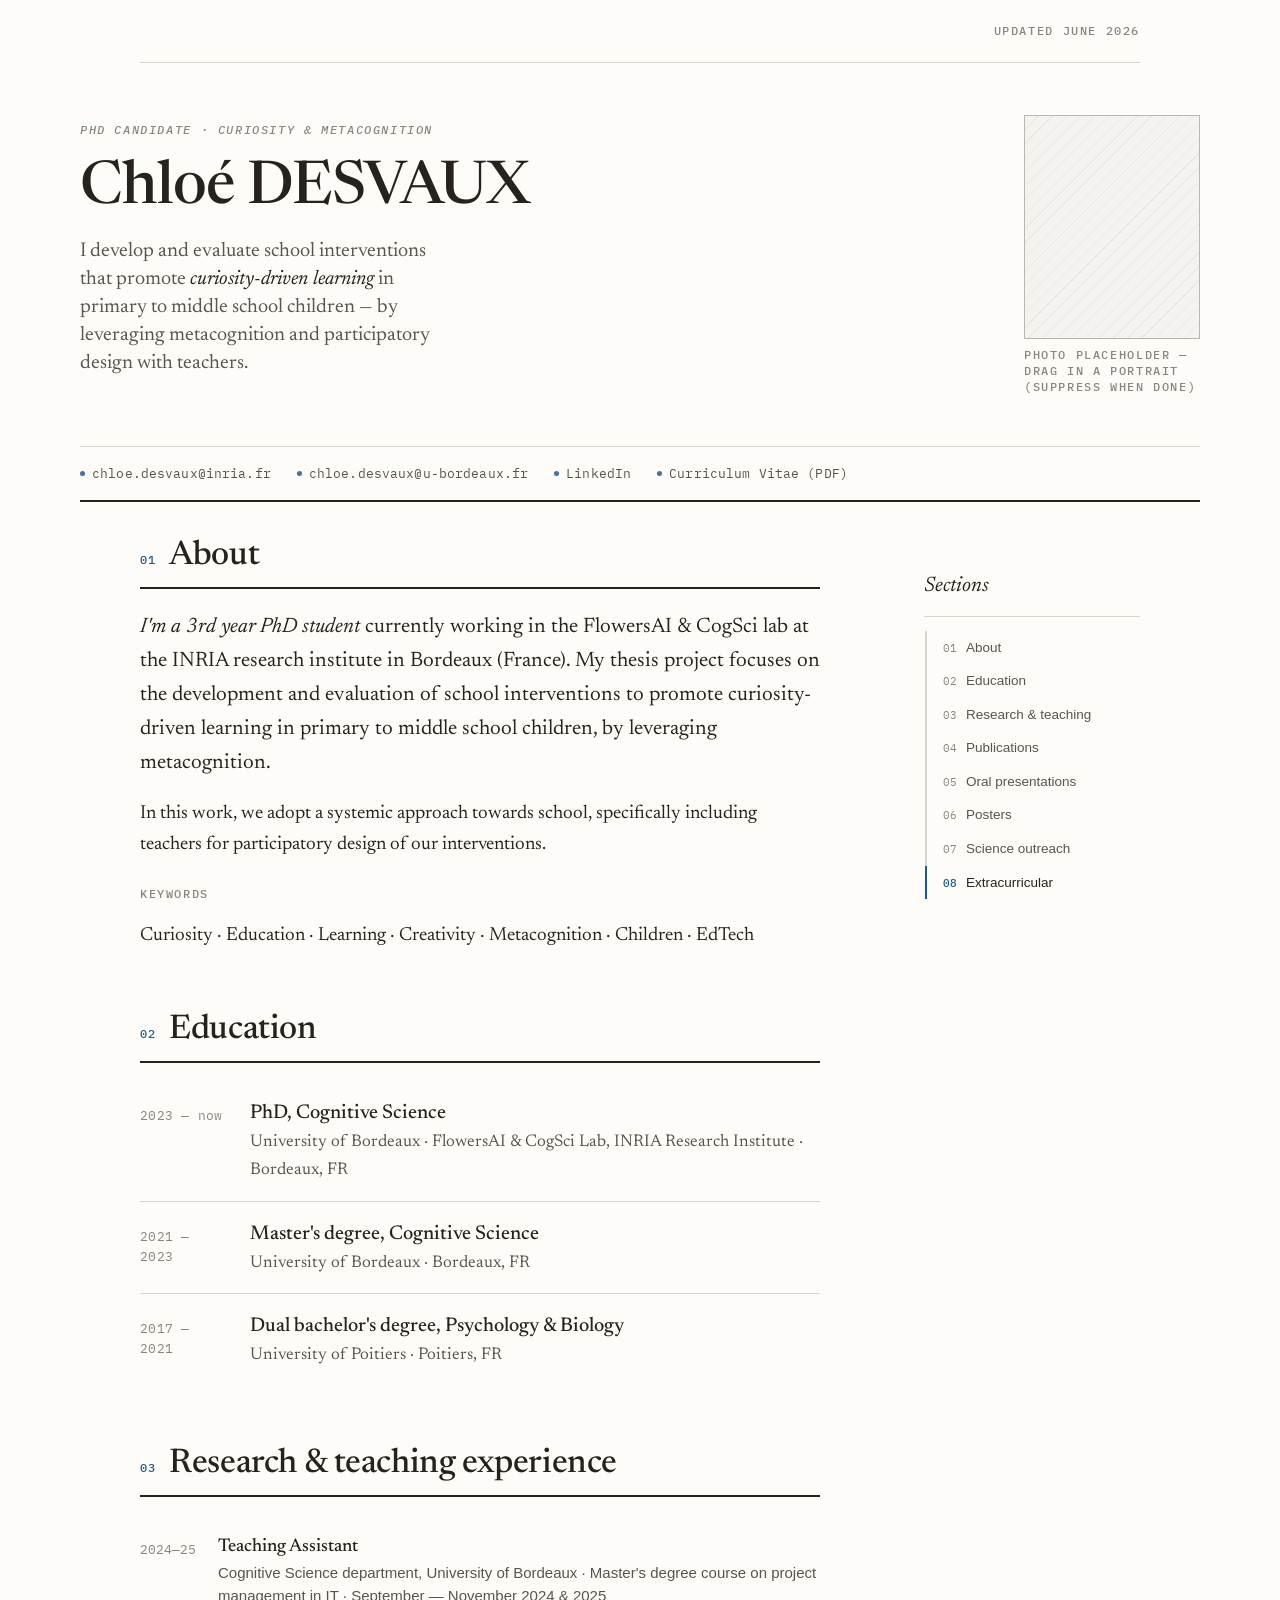
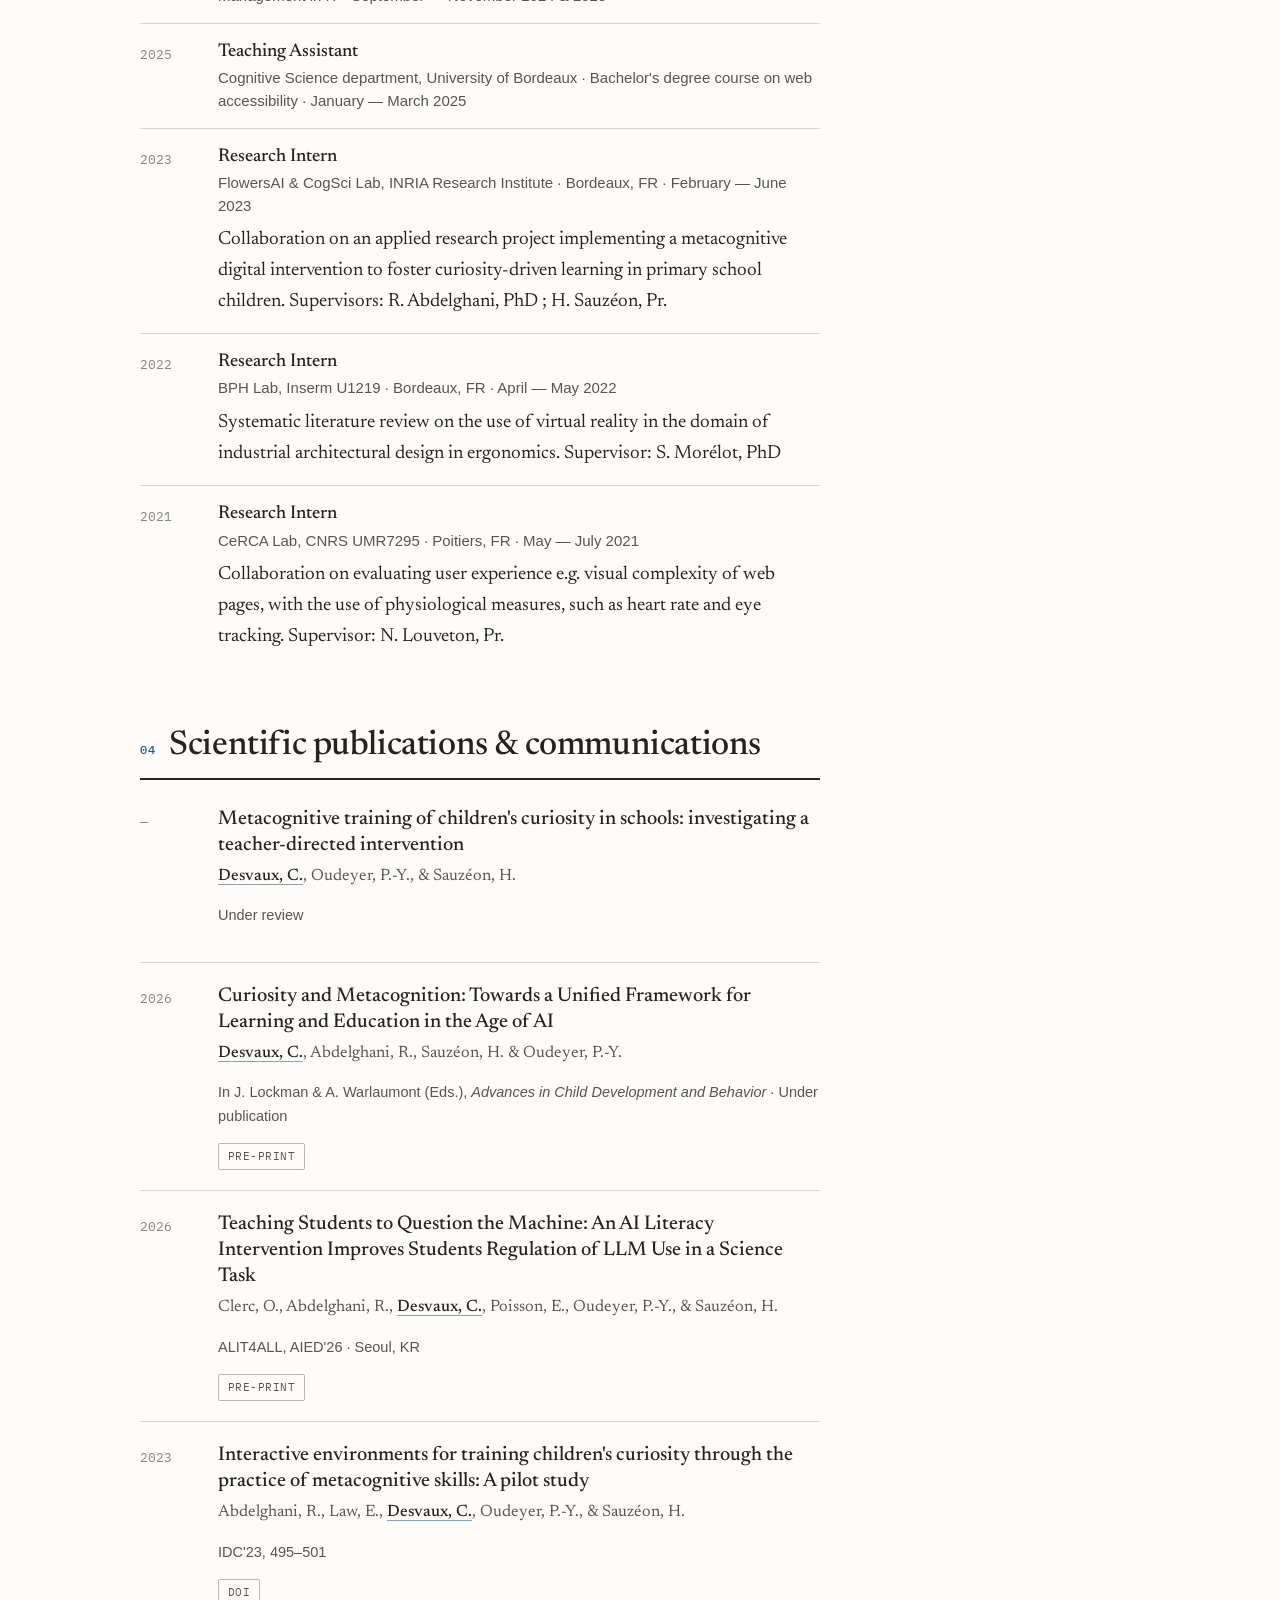
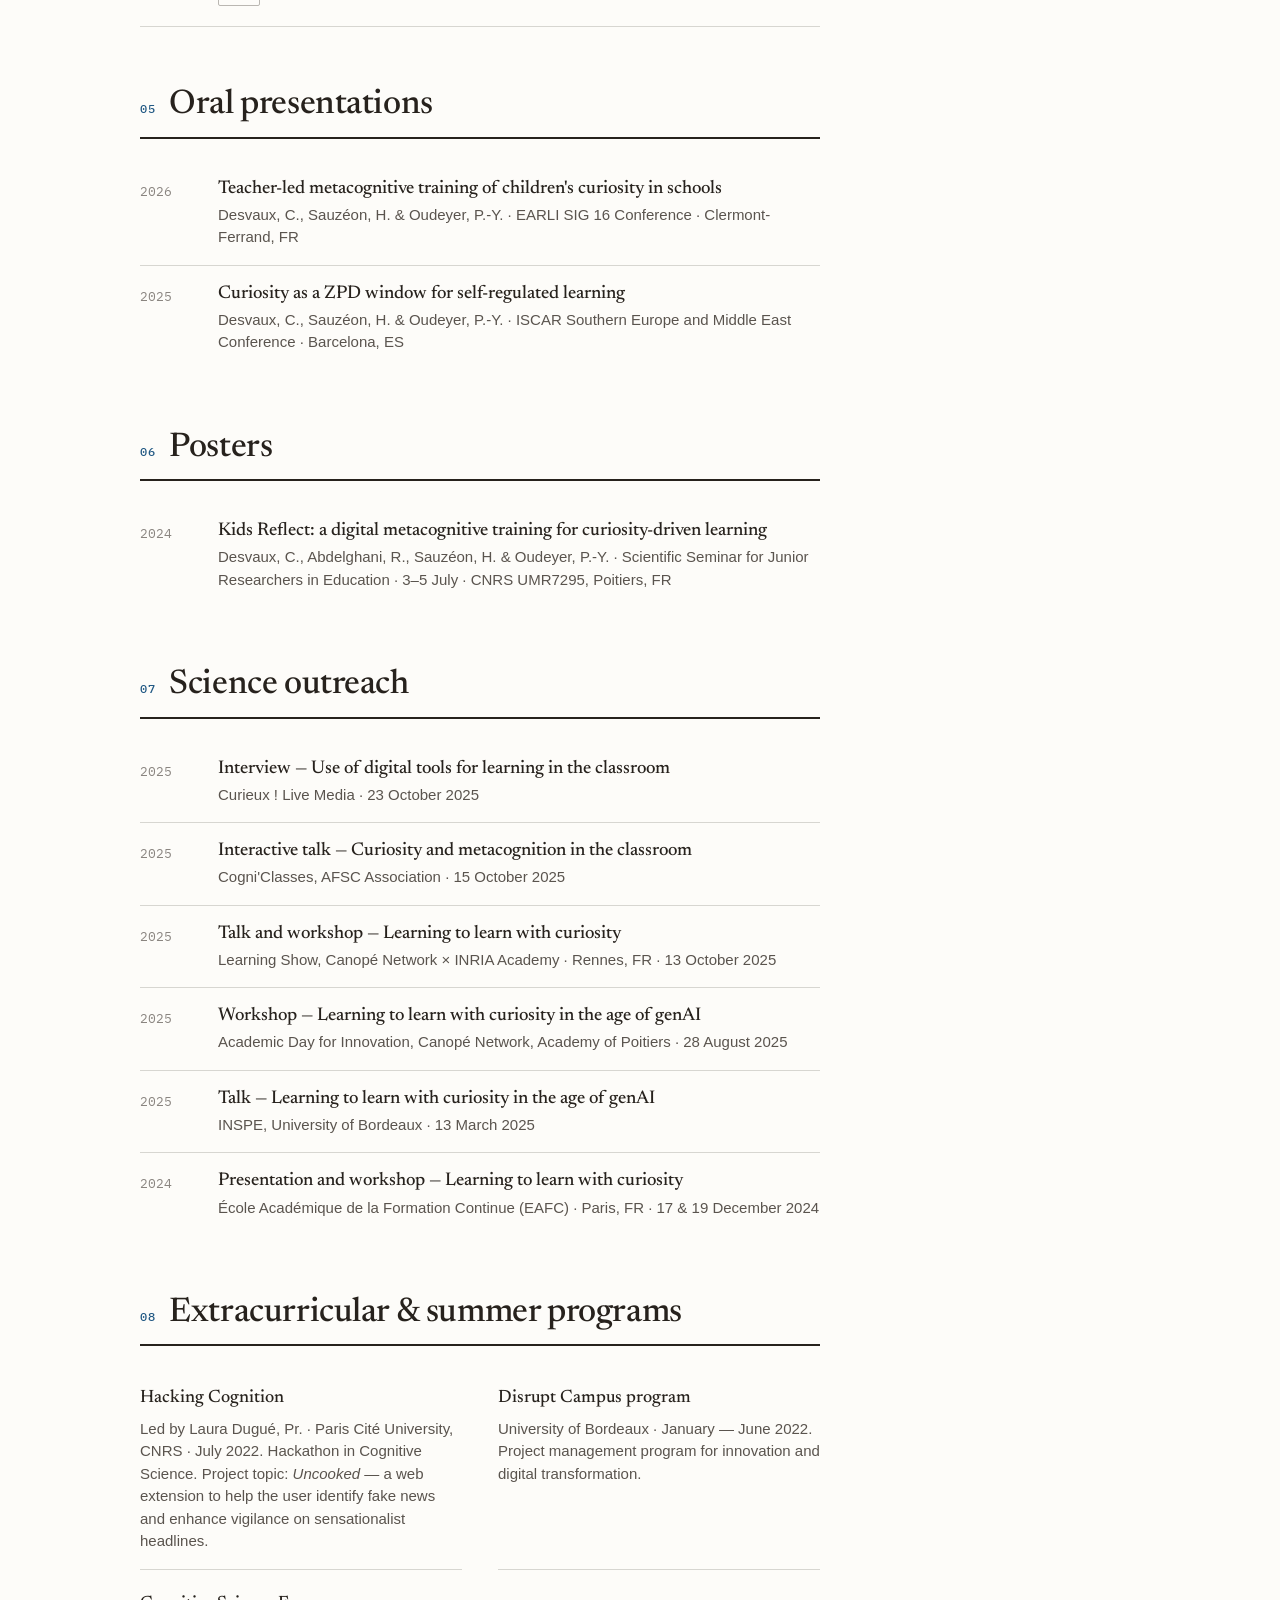
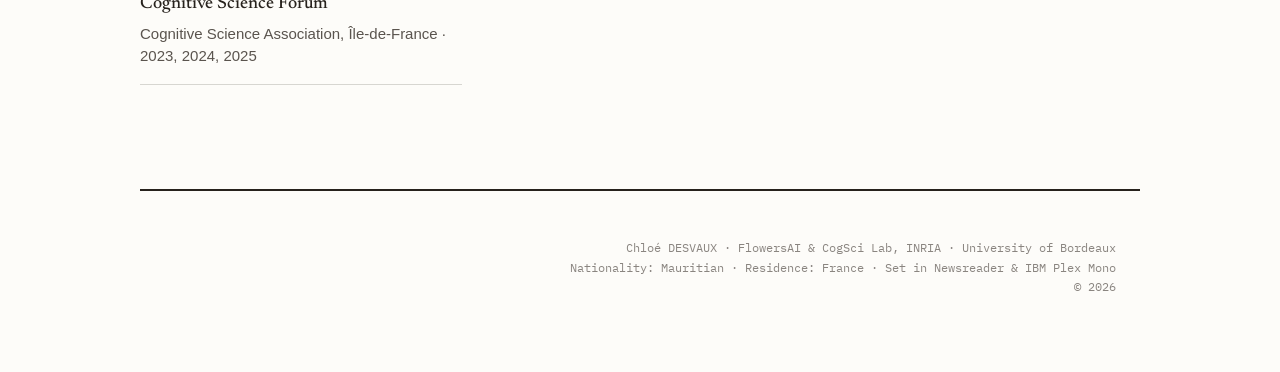
==== check.html @ 6ca7ed14 "Integrate CV content into HTML and update links, footer, and target blanks" ====
<!DOCTYPE html>
<html lang="en">

<head>
  <meta charset="UTF-8" />
  <meta name="viewport" content="width=device-width, initial-scale=1.0" />
  <title>Chloé DESVAUX — Cognitive Science</title>
  <link rel="preconnect" href="https://fonts.googleapis.com" />
  <link rel="preconnect" href="https://fonts.gstatic.com" crossorigin />
  <link href="https://fonts.googleapis.com/css2?family=Newsreader:ital,opsz,wght@0,6..72,400;0,6..72,500;0,6..72,600;1,6..72,400;1,6..72,500&family=IBM+Plex+Mono:wght@400;500&display=swap" rel="stylesheet" />
  <link rel="stylesheet" href="asset/style/main.css" />

  <script src="asset/js/meta-row.js" defer></script>
  <script src="asset/js/scrollspy.js" defer></script>
  <script src="asset/js/toc-mobile.js" defer></script>
</head>

<body data-justify="off">

  <header class="shell">
    <div class="topbar">
      <p class="eyebrow right">Updated June 2026</p>
    </div>
  </header>

  <section class="shell masthead hero" aria-label="Introduction">
    <div class="masthead-grid">
      <div class="presentation_text">
        <span class="eyebrow">PhD Candidate · Curiosity &amp; Metacognition</span>
        <h1 class="name">Chloé DESVAUX</h1>
        <p class="role">I develop and evaluate school interventions that promote <span style="font-style: italic; color: var(--ink)">curiosity-driven learning</span> in primary to middle school children — by leveraging metacognition and participatory design with teachers.</p>
      </div>
      <div class="img_portrait">
        <image-slot id="portrait" class="portrait" shape="rounded" radius="3" placeholder="Drop a portrait"></image-slot>
        <p class="eyebrow portrait-cap">Photo placeholder — drag in a portrait (suppress when done)</p>
      </div>
    </div>

    <div class="meta-row">
      <a href="mailto:chloe.desvaux@inria.fr">chloe.desvaux@inria.fr</a>
      <a href="mailto:chloe.desvaux@u-bordeaux.fr">chloe.desvaux@u-bordeaux.fr</a>
      <a href="https://www.linkedin.com/in/chlo%C3%A9-desvaux-535409224/" target="_blank">LinkedIn</a>
      <a href="#" target="_blank">Curriculum&nbsp;Vitae&nbsp;(PDF)</a>
    </div>
  </section>

  <div class="shell">
    <div class="layout">

      <main class="content">

        <section class="block" id="about">
          <div class="block-head"><span class="num">01</span><h2>About</h2></div>
          <div class="prose">
            <p class="lead"><span class="drop">I'm a 3rd year PhD student</span> currently working in the FlowersAI &amp; CogSci lab at the INRIA research institute in Bordeaux (France). My thesis project focuses on the development and evaluation of school interventions to promote curiosity-driven learning in primary to middle school children, by leveraging metacognition.</p>
            <p>In this work, we adopt a systemic approach towards school, specifically including teachers for participatory design of our interventions.</p>
            <p class="eyebrow" style="margin-top: 1.5rem">Keywords</p>
            <p>Curiosity · Education · Learning · Creativity · Metacognition · Children · EdTech</p>
          </div>
        </section>

        <section class="block" id="background">
          <div class="block-head"><span class="num">02</span><h2>Education</h2></div>
          <div class="timeline">
            <div class="tl-item">
              <div class="tl-year">2023 — now</div>
              <div class="tl-body">
                <h3>PhD, Cognitive Science</h3>
                <div class="where">University of Bordeaux · FlowersAI &amp; CogSci Lab, INRIA Research Institute · Bordeaux, FR</div>
              </div>
            </div>
            <div class="tl-item">
              <div class="tl-year">2021 — 2023</div>
              <div class="tl-body">
                <h3>Master's degree, Cognitive Science</h3>
                <div class="where">University of Bordeaux · Bordeaux, FR</div>
              </div>
            </div>
            <div class="tl-item">
              <div class="tl-year">2017 — 2021</div>
              <div class="tl-body">
                <h3>Dual bachelor's degree, Psychology &amp; Biology</h3>
                <div class="where">University of Poitiers · Poitiers, FR</div>
              </div>
            </div>
          </div>
        </section>

        <section class="block" id="experience">
          <div class="block-head"><span class="num">03</span><h2>Research &amp; teaching experience</h2></div>
          <ul class="entries">
            <li>
              <div class="e-year">2024—25</div>
              <div class="e-main">
                <div class="e-title">Teaching Assistant</div>
                <div class="e-sub">Cognitive Science department, University of Bordeaux · Master's degree course on project management in IT · September — November 2024 &amp; 2025</div>
              </div>
            </li>
            <li>
              <div class="e-year">2025</div>
              <div class="e-main">
                <div class="e-title">Teaching Assistant</div>
                <div class="e-sub">Cognitive Science department, University of Bordeaux · Bachelor's degree course on web accessibility · January — March 2025</div>
              </div>
            </li>
            <li>
              <div class="e-year">2023</div>
              <div class="e-main">
                <div class="e-title">Research Intern</div>
                <div class="e-sub">FlowersAI &amp; CogSci Lab, INRIA Research Institute · Bordeaux, FR · February — June 2023</div>
                <div class="detail" style="margin-top: 0.5rem">Collaboration on an applied research project implementing a metacognitive digital intervention to foster curiosity-driven learning in primary school children. Supervisors: R. Abdelghani, PhD ; H. Sauzéon, Pr.</div>
              </div>
            </li>
            <li>
              <div class="e-year">2022</div>
              <div class="e-main">
                <div class="e-title">Research Intern</div>
                <div class="e-sub">BPH Lab, Inserm U1219 · Bordeaux, FR · April — May 2022</div>
                <div class="detail" style="margin-top: 0.5rem">Systematic literature review on the use of virtual reality in the domain of industrial architectural design in ergonomics. Supervisor: S. Morélot, PhD</div>
              </div>
            </li>
            <li>
              <div class="e-year">2021</div>
              <div class="e-main">
                <div class="e-title">Research Intern</div>
                <div class="e-sub">CeRCA Lab, CNRS UMR7295 · Poitiers, FR · May — July 2021</div>
                <div class="detail" style="margin-top: 0.5rem">Collaboration on evaluating user experience e.g. visual complexity of web pages, with the use of physiological measures, such as heart rate and eye tracking. Supervisor: N. Louveton, Pr.</div>
              </div>
            </li>
          </ul>
        </section>

        <section class="block" id="publications">
          <div class="block-head"><span class="num">04</span><h2>Scientific publications &amp; communications</h2></div>
          <ol class="pubs">
            <li>
              <div class="pub-year">—</div>
              <div class="pub-main">
                <p class="pub-title">Metacognitive training of children's curiosity in schools: investigating a teacher-directed intervention</p>
                <p class="pub-authors"><span class="me">Desvaux, C.</span>, Oudeyer, P.-Y., &amp; Sauzéon, H.</p>
                <p class="pub-venue">Under review</p>
              </div>
            </li>
            <li>
              <div class="pub-year">2026</div>
              <div class="pub-main">
                <p class="pub-title">Curiosity and Metacognition: Towards a Unified Framework for Learning and Education in the Age of AI</p>
                <p class="pub-authors"><span class="me">Desvaux, C.</span>, Abdelghani, R., Sauzéon, H. &amp; Oudeyer, P.-Y.</p>
                <p class="pub-venue">In J. Lockman &amp; A. Warlaumont (Eds.), <span style="font-style: italic">Advances in Child Development and Behavior</span> · Under publication</p>
                <div class="pub-links"><a href="https://arxiv.org/pdf/2604.25648" target="_blank">Pre-print</a></div>
              </div>
            </li>
            <li>
              <div class="pub-year">2026</div>
              <div class="pub-main">
                <p class="pub-title">Teaching Students to Question the Machine: An AI Literacy Intervention Improves Students Regulation of LLM Use in a Science Task</p>
                <p class="pub-authors">Clerc, O., Abdelghani, R., <span class="me">Desvaux, C.</span>, Poisson, E., Oudeyer, P.-Y., &amp; Sauzéon, H.</p>
                <p class="pub-venue">ALIT4ALL, AIED'26 · Seoul, KR</p>
                <div class="pub-links"><a href="https://arxiv.org/pdf/2604.01955" target="_blank">Pre-print</a></div>
              </div>
            </li>
            <li>
              <div class="pub-year">2023</div>
              <div class="pub-main">
                <p class="pub-title">Interactive environments for training children's curiosity through the practice of metacognitive skills: A pilot study</p>
                <p class="pub-authors">Abdelghani, R., Law, E., <span class="me">Desvaux, C.</span>, Oudeyer, P.-Y., &amp; Sauzéon, H.</p>
                <p class="pub-venue">IDC'23, 495–501</p>
                <div class="pub-links"><a href="https://doi.org/10.1145/3585088.3593880" target="_blank">DOI</a></div>
              </div>
            </li>
          </ol>
        </section>

        <section class="block" id="talks">
          <div class="block-head"><span class="num">05</span><h2>Oral presentations</h2></div>
          <ul class="entries">
            <li>
              <div class="e-year">2026</div>
              <div class="e-main">
                <div class="e-title">Teacher-led metacognitive training of children's curiosity in schools</div>
                <div class="e-sub"><span class="me">Desvaux, C.</span>, Sauzéon, H. &amp; Oudeyer, P.-Y. · EARLI SIG 16 Conference · Clermont-Ferrand, FR</div>
              </div>
            </li>
            <li>
              <div class="e-year">2025</div>
              <div class="e-main">
                <div class="e-title">Curiosity as a ZPD window for self-regulated learning</div>
                <div class="e-sub"><span class="me">Desvaux, C.</span>, Sauzéon, H. &amp; Oudeyer, P.-Y. · ISCAR Southern Europe and Middle East Conference · Barcelona, ES</div>
              </div>
            </li>
          </ul>
        </section>

        <section class="block" id="posters">
          <div class="block-head"><span class="num">06</span><h2>Posters</h2></div>
          <ul class="entries">
            <li>
              <div class="e-year">2024</div>
              <div class="e-main">
                <div class="e-title">Kids Reflect: a digital metacognitive training for curiosity-driven learning</div>
                <div class="e-sub"><span class="me">Desvaux, C.</span>, Abdelghani, R., Sauzéon, H. &amp; Oudeyer, P.-Y. · Scientific Seminar for Junior Researchers in Education · 3–5 July · CNRS UMR7295, Poitiers, FR</div>
              </div>
            </li>
          </ul>
        </section>

        <section class="block" id="outreach">
          <div class="block-head"><span class="num">07</span><h2>Science outreach</h2></div>
          <ul class="entries">
            <li>
              <div class="e-year">2025</div>
              <div class="e-main">
                <div class="e-title">Interview — Use of digital tools for learning in the classroom</div>
                <div class="e-sub">Curieux ! Live Media · 23 October 2025</div>
              </div>
            </li>
            <li>
              <div class="e-year">2025</div>
              <div class="e-main">
                <div class="e-title">Interactive talk — Curiosity and metacognition in the classroom</div>
                <div class="e-sub">Cogni'Classes, AFSC Association · 15 October 2025</div>
              </div>
            </li>
            <li>
              <div class="e-year">2025</div>
              <div class="e-main">
                <div class="e-title">Talk and workshop — Learning to learn with curiosity</div>
                <div class="e-sub">Learning Show, Canopé Network × INRIA Academy · Rennes, FR · 13 October 2025</div>
              </div>
            </li>
            <li>
              <div class="e-year">2025</div>
              <div class="e-main">
                <div class="e-title">Workshop — Learning to learn with curiosity in the age of genAI</div>
                <div class="e-sub">Academic Day for Innovation, Canopé Network, Academy of Poitiers · 28 August 2025</div>
              </div>
            </li>
            <li>
              <div class="e-year">2025</div>
              <div class="e-main">
                <div class="e-title">Talk — Learning to learn with curiosity in the age of genAI</div>
                <div class="e-sub">INSPE, University of Bordeaux · 13 March 2025</div>
              </div>
            </li>
            <li>
              <div class="e-year">2024</div>
              <div class="e-main">
                <div class="e-title">Presentation and workshop — Learning to learn with curiosity</div>
                <div class="e-sub">École Académique de la Formation Continue (EAFC) · Paris, FR · 17 &amp; 19 December 2024</div>
              </div>
            </li>
          </ul>
        </section>

        <section class="block" id="beyond">
          <div class="block-head"><span class="num">08</span><h2>Extracurricular &amp; summer programs</h2></div>
          <div class="beyond">
            <div class="by-item">
              <h3>Hacking Cognition</h3>
              <p>Led by Laura Dugué, Pr. · Paris Cité University, CNRS · July 2022. Hackathon in Cognitive Science. Project topic: <span style="font-style: italic">Uncooked</span> — a web extension to help the user identify fake news and enhance vigilance on sensationalist headlines.</p>
            </div>
            <div class="by-item">
              <h3>Disrupt Campus program</h3>
              <p>University of Bordeaux · January — June 2022. Project management program for innovation and digital transformation.</p>
            </div>
            <div class="by-item">
              <h3>Cognitive Science Forum</h3>
              <p>Cognitive Science Association, Île-de-France · 2023, 2024, 2025</p>
            </div>
          </div>
        </section>

      </main>

      <aside class="toc" id="toc">
        <button type="button" class="toc-toggle" aria-expanded="false" aria-controls="toc-panel" aria-label="Open sections menu">
          <span class="toc-toggle-label">Sections</span>
          <span class="toc-toggle-icon" aria-hidden="true"></span>
        </button>
        <div class="toc-panel" id="toc-panel">
          <p class="toc-title">Sections</p>
          <nav id="toc-nav">
            <a href="#about"><span class="n">01</span>About</a>
            <a href="#background"><span class="n">02</span>Education</a>
            <a href="#experience"><span class="n">03</span>Research &amp; teaching</a>
            <a href="#publications"><span class="n">04</span>Publications</a>
            <a href="#talks"><span class="n">05</span>Oral presentations</a>
            <a href="#posters"><span class="n">06</span>Posters</a>
            <a href="#outreach"><span class="n">07</span>Science outreach</a>
            <a href="#beyond"><span class="n">08</span>Extracurricular</a>
          </nav>
        </div>
      </aside>

    </div>
  </div>

  <div class="shell">
    <footer class="colophon">
      <div class="fine">
        <p>Chloé DESVAUX · FlowersAI &amp; CogSci Lab, INRIA · University of Bordeaux
        <span>Nationality: Mauritian · Residence: France · Set in Newsreader &amp; IBM Plex Mono</span>
        © 2026</p>
      </div>
    </footer>
  </div>

</body>
</html>
---- asset/style/main.css ----
:root {
  --serif: "Newsreader", Georgia, "Times New Roman", serif;
  --sans: ui-sans-serif, "Helvetica Neue", Helvetica, Arial, sans-serif;
  --mono: "IBM Plex Mono", ui-monospace, "SF Mono", Menlo, monospace;
  --body-font: var(--serif);

  --paper: oklch(0.992 0.004 95);
  --ink: oklch(0.255 0.012 70);
  --ink-soft: oklch(0.45 0.012 70);
  --ink-faint: oklch(0.62 0.01 75);
  --rule: oklch(0.875 0.006 85);
  --rule-strong: oklch(0.78 0.008 80);
  --accent: oklch(0.45 0.09 245);

  --maxw: 1120px;
  --content: 680px;
}

* { box-sizing: border-box; }
html { scroll-behavior: smooth; -webkit-text-size-adjust: 100%; }
body {
  margin: 0;
  background: var(--paper);
  color: var(--ink);
  font-family: var(--body-font);
  font-size: 19px;
  line-height: 1.62;
  font-weight: 400;
  -webkit-font-smoothing: antialiased;
  text-rendering: optimizeLegibility;
  font-variant-ligatures: common-ligatures;
}
body[data-justify="on"] .prose p {
  text-align: justify;
  hyphens: auto;
}

a { color: var(--accent); text-decoration: none; }
.prose a { text-decoration: underline; text-underline-offset: 2px; text-decoration-thickness: 0.5px; text-decoration-color: color-mix(in oklch, var(--accent) 45%, transparent); }
a:hover { text-decoration: underline; text-underline-offset: 2px; text-decoration-thickness: 0.5px; }

.eyebrow {
  font-family: var(--mono);
  font-size: 11.5px;
  font-weight: 500;
  letter-spacing: 0.14em;
  text-transform: uppercase;
  color: var(--ink-faint);
}

.shell { 
  max-width: var(--maxw); 
  margin: 0 auto; 
  padding: 0 clamp(22px, 5vw, 60px); 
}

/* ---------- top bar ---------- */
.topbar {
  display: flex; 
  align-items: baseline; 
  justify-content: flex-end;
  gap: 16px;
  padding:10px 0 10px;
  border-bottom: 1px solid var(--rule);
}
.topbar .right { color: var(--ink-faint); }

/* ---------- hero / masthead ---------- */
.masthead { padding: 52px 0 0; }
.masthead-grid {
  display: grid;
  grid-template-columns: 1fr auto;
  gap: clamp(28px, 5vw, 64px);
  align-items: start;
}

.img_portrait {
  display: flex;
  flex-direction: column;
  align-items: center;
}

h1.name {
  font-family: var(--serif);
  font-weight: 500;
  font-size: clamp(36px, 5vw, 60px);
  line-height: 1.0;
  letter-spacing: -0.016em;
  margin: 14px 0 0;
  text-wrap: balance;
}


.presentation_text {
  span {
  font-style: italic;
  }
} 

.role {
  font-family: var(--serif);
  font-size: clamp(17px, 1.8vw, 20px);
  line-height: 1.4;
  color: var(--ink-soft);
  margin: 18px 0 0;
  max-width: 34ch;
  font-weight: 400;
}
.portrait {
  width: clamp(132px, 17vw, 176px);
  height: clamp(168px, 22vw, 224px);
  display: block;
  filter: grayscale(0.12);
  border: 1px solid var(--rule-strong);
  background-color: oklch(0.965 0.004 95);
  background-image: repeating-linear-gradient(135deg, transparent 0 9px, oklch(0.93 0.005 90) 9px 10px);
}
.portrait-cap { margin-top: 8px; max-width: 176px; line-height: 1.4; }

.meta-row {
  display: flex; 
  flex-wrap: wrap; 
  gap: 6px 26px;
  margin-top: 40px;
  padding: 16px 0;
  border-top: 1px solid var(--rule);
  border-bottom: 2px solid var(--ink);
}
.meta-row a, .meta-row span.mi {
  text-decoration: none;
  font-family: var(--mono);
  font-size: 12.5px;
  letter-spacing: 0.01em;
  color: var(--ink-soft);
}

.meta-row a {
  --meta-dot: 5px;
  --meta-gap: 7px;
  position: relative;
  display: inline-flex;
  align-items: center;
  gap: var(--meta-gap);
}

.meta-row a:hover {
  color: var(--accent);
  transition: color .3s;
}

.meta-row a::before {
  content: "";
  width: var(--meta-dot);
  height: var(--meta-dot);
  border-radius: 50%;
  background: var(--accent);
  opacity: 0.85;
  flex: none;
  transition: opacity .3s;
}

.meta-row a::after {
  content: "";
  position: absolute;
  left: calc(var(--meta-dot) + var(--meta-gap));
  right: 0;
  bottom: -2px;
  height: 1px;
  background-color: var(--accent);
  transform: scaleX(0);
  transition: transform 0.35s cubic-bezier(0.4, 0, 0.2, 1);
  pointer-events: none;
}

.meta-row a.underline-from-left::after { transform-origin: left; }
.meta-row a.underline-from-right::after { transform-origin: right; }
.meta-row a:hover::after { transform: scaleX(1); }

/* ---------- body layout ---------- */
.layout {
  display: grid;
  grid-template-columns: minmax(0, 1fr) 216px;
  gap: clamp(40px, 6vw, 88px);
  align-items: start;
  padding: 8px 0 100px;
}
main.content { max-width: var(--content); min-width: 0; }

/* sticky sections nav */
aside.toc {
  position: sticky; top: 28px;
  align-self: start;
  padding-top: 60px;
}

.toc-toggle { display: none; }
.toc-title {
  font-family: var(--serif); font-style: italic;
  font-size: 21px; color: var(--ink);
  margin: 0 0 14px; padding-bottom: 12px;
  border-bottom: 1px solid var(--rule);
}
.toc nav {
  display: flex;
  flex-direction: column;
  align-items: flex-start;
}
.toc a {
  position: relative;
  width: fit-content;
  max-width: 100%;
  font-family: var(--sans);
  font-size: 13.5px; line-height: 1.3;
  color: var(--ink-soft);
  padding: 8px 0 8px 16px;
  border-left: 2px solid var(--rule);
  margin-left: 1px;
  text-decoration: none;
  transition: color .18s, border-color .18s;
}
.toc a::after {
  content: "";
  position: absolute;
  left: 16px;
  right: 0;
  bottom: 7px;
  height: 1px;
  background-color: currentColor;
  transform: scaleX(0);
  transform-origin: left;
  transition: transform 0.35s cubic-bezier(0.4, 0, 0.2, 1);
  pointer-events: none;
}
.toc a:hover::after { transform: scaleX(1); }
.toc a .n { font-family: var(--mono); font-size: 10.5px; color: var(--ink-faint); margin-right: 9px; }
.toc a:hover { color: var(--ink); text-decoration: none; }
.toc a.active { color: var(--ink); border-left-color: var(--accent); font-weight: 500; }
.toc a.active .n { color: var(--accent); }

/* ---------- sections ---------- */
section.block { padding-top: 60px; scroll-margin-top: 24px; }
section.block:first-of-type { padding-top: 28px; }
.block-head {
  display: flex; align-items: baseline; gap: 14px;
  margin: 0 0 22px;
  padding-bottom: 12px;
  border-bottom: 2px solid var(--ink);
}
.block-head .num {
  font-family: var(--mono); font-size: 12px; font-weight: 500;
  color: var(--accent); letter-spacing: 0.05em;
  line-height: 2.2;
}
.block-head h2 {
  font-family: var(--serif); font-weight: 500;
  font-size: clamp(26px, 3.4vw, 34px);
  letter-spacing: -0.012em;
  line-height: 1.1; margin: 0;
}

.prose p { margin: 0 0 18px; }
.prose p:last-child { margin-bottom: 0; }
.lead { font-size: 21px; color: var(--ink); }
.lead .drop {
  font-style: italic;
}

/* timeline (background) */
.timeline { display: flex; flex-direction: column; gap: 4px; }
.tl-item {
  display: grid; grid-template-columns: 88px 1fr; gap: 22px;
  padding: 16px 0;
  border-bottom: 1px solid var(--rule);
}
.tl-item:last-child { border-bottom: 0; }
.tl-year { font-family: var(--mono); font-size: 12.5px; color: var(--ink-faint); padding-top: 4px; letter-spacing: 0.02em; }
.tl-body h3 { font-family: var(--serif); font-weight: 500; font-size: 20px; margin: 0 0 3px; line-height: 1.25; }
.tl-body .where { color: var(--ink-soft); font-size: 17px; }
.tl-body .detail { color: var(--ink-soft); font-size: 16px; margin-top: 6px; font-family: var(--sans); line-height: 1.5; }

/* publications */
ol.pubs { list-style: none; margin: 0; padding: 0; counter-reset: pub; }
ol.pubs li {
  display: grid; grid-template-columns: 58px 1fr; gap: 20px;
  padding: 20px 0;
  border-bottom: 1px solid var(--rule);
}
ol.pubs li:first-child { padding-top: 4px; }
.pub-year { font-family: var(--mono); font-size: 12.5px; color: var(--ink-faint); padding-top: 5px; }
.pub-main .pub-title { font-family: var(--serif); font-size: 20px; font-weight: 500; line-height: 1.3; margin: 0 0 5px; }
.pub-authors { font-size: 16.5px; color: var(--ink-soft); margin: 0 0 4px; }
.pub-authors .me { color: var(--ink); font-weight: 500; border-bottom: 1.5px solid color-mix(in oklch, var(--accent) 55%, transparent); }
.pub-venue { font-family: var(--sans); font-size: 14.5px; color: var(--ink-soft); font-style: normal; }
.pub-links { display: flex; flex-wrap: wrap; gap: 7px 8px; margin-top: 11px; }
.pub-links a {
  font-family: var(--mono); font-size: 11px; letter-spacing: 0.04em; text-transform: uppercase;
  color: var(--ink-soft); padding: 4px 9px; border: 1px solid var(--rule-strong); border-radius: 2px;
  transition: all .15s;
}
.pub-links a:hover { color: var(--paper); background: var(--ink); border-color: var(--ink); }
.tag {
  font-family: var(--mono); font-size: 10px; letter-spacing: 0.06em; text-transform: uppercase;
  color: var(--accent); border: 1px solid color-mix(in oklch, var(--accent) 40%, var(--rule));
  padding: 2px 7px; border-radius: 2px; margin-left: 8px; vertical-align: 2px; white-space: nowrap;
}

/* generic entry list (conferences, teaching) */
ul.entries { list-style: none; margin: 0; padding: 0; }
ul.entries li {
  display: grid; grid-template-columns: 58px 1fr; gap: 20px;
  padding: 16px 0; border-bottom: 1px solid var(--rule);
}
ul.entries li:last-child { border-bottom: 0; }
.e-year { font-family: var(--mono); font-size: 12.5px; color: var(--ink-faint); padding-top: 4px; }
.e-main .e-title { font-family: var(--serif); font-size: 18.5px; font-weight: 500; line-height: 1.3; margin: 0 0 3px; }
.e-main .e-sub { font-family: var(--sans); font-size: 15px; color: var(--ink-soft); line-height: 1.5; }
/* writing cards */
.writing { display: flex; flex-direction: column; }
.wr {
  display: grid; grid-template-columns: 1fr auto; gap: 18px; align-items: baseline;
  padding: 18px 0; border-bottom: 1px solid var(--rule);
  text-decoration: none; color: inherit;
}
.wr:hover .wr-title { color: var(--accent); }
.wr-title { font-family: var(--serif); font-size: 20px; font-weight: 500; line-height: 1.3; margin: 0 0 5px; transition: color .15s; }
.wr-title .arr { font-family: var(--sans); opacity: 0; margin-left: 6px; transition: opacity .15s; }
.wr:hover .wr-title .arr { opacity: 0.6; }
.wr-desc { font-family: var(--sans); font-size: 14.5px; color: var(--ink-soft); line-height: 1.5; max-width: 52ch; }
.wr-meta { text-align: right; white-space: nowrap; }
.wr-kind { font-family: var(--mono); font-size: 10.5px; letter-spacing: 0.06em; text-transform: uppercase; color: var(--ink-faint); display: block; }
.wr-pub { font-family: var(--sans); font-size: 13px; color: var(--ink-soft); margin-top: 4px; }

/* extracurricular */
.beyond { display: grid; grid-template-columns: 1fr 1fr; gap: 4px 36px; }
.by-item { padding: 16px 0; border-bottom: 1px solid var(--rule); }
.by-item h3 { font-family: var(--serif); font-weight: 500; font-size: 18px; margin: 0 0 4px; }
.by-item p { font-family: var(--sans); font-size: 15px; color: var(--ink-soft); line-height: 1.5; margin: 0; }

/* footer / contact */
footer.colophon {
  border-top: 2px solid var(--ink);
  margin-top: 4px;
  padding: 36px 0 64px;
  display: grid; grid-template-columns: 1fr auto; gap: 24px; align-items: center;
}
.colophon .fine { 
  font-family: var(--mono); 
  font-size: 11.5px; color: 
  var(--ink-faint); 
  line-height: 1.7; 
  text-align: right; 
  
  p span {
    display: block;
  }
}

.cta {
  p {
    margin-block-start: 0em;
    margin-block-end: 0em;
  }
}

/* responsive */
@media (max-width: 900px) {
  .layout { grid-template-columns: 1fr; gap: 0; }
  body { font-size: 18px; }

  aside.toc {
    position: fixed;
    top: 50%;
    right: 0;
    z-index: 200;
    padding: 0;
    transform: translateY(-50%);
    pointer-events: none;
  }

  .toc-toggle {
    display: inline-flex;
    flex-direction: column;
    align-items: center;
    justify-content: center;
    gap: 10px;
    pointer-events: auto;
    margin: 0;
    padding: 18px 10px;
    font-family: var(--mono);
    font-size: 10.5px;
    font-weight: 500;
    letter-spacing: 0.16em;
    text-transform: uppercase;
    color: var(--ink-soft);
    background: color-mix(in oklch, var(--paper) 78%, transparent);
    border: 1px solid color-mix(in oklch, var(--rule-strong) 70%, transparent);
    border-right: 0;
    border-radius: 4px 0 0 4px;
    backdrop-filter: blur(14px);
    -webkit-backdrop-filter: blur(14px);
    cursor: pointer;
    transition:
      color 0.35s cubic-bezier(0.4, 0, 0.2, 1),
      background 0.35s cubic-bezier(0.4, 0, 0.2, 1),
      border-color 0.35s cubic-bezier(0.4, 0, 0.2, 1);
  }

  .toc-toggle-label {
    writing-mode: vertical-rl;
    text-orientation: mixed;
  }

  .toc.is-open .toc-toggle {
    color: var(--ink);
    background: color-mix(in oklch, var(--paper) 88%, transparent);
    border-color: color-mix(in oklch, var(--ink) 22%, transparent);
  }

  .toc-toggle-icon {
    display: block;
    width: 10px;
    height: 10px;
    position: relative;
    flex: none;
  }

  .toc-toggle-icon::before,
  .toc-toggle-icon::after {
    content: "";
    position: absolute;
    left: 0;
    right: 0;
    top: 50%;
    height: 1px;
    background: currentColor;
    transition: transform 0.35s cubic-bezier(0.4, 0, 0.2, 1);
  }

  .toc-toggle-icon::after {
    transform: rotate(90deg);
  }

  .toc.is-open .toc-toggle-icon::before {
    transform: rotate(45deg);
  }

  .toc.is-open .toc-toggle-icon::after {
    transform: rotate(-45deg);
  }

  .toc-panel {
    position: absolute;
    top: 50%;
    right: 100%;
    pointer-events: auto;
    min-width: min(236px, calc(100vw - 72px));
    max-height: min(72dvh, 520px);
    overflow-y: auto;
    padding: 18px 6px 14px 0;
    background: color-mix(in oklch, var(--paper) 82%, transparent);
    border: 1px solid color-mix(in oklch, var(--rule) 75%, transparent);
    border-right: 0;
    border-radius: 4px 0 0 4px;
    backdrop-filter: blur(16px);
    -webkit-backdrop-filter: blur(16px);
    box-shadow: -10px 0 36px color-mix(in oklch, var(--ink) 7%, transparent);
    opacity: 0;
    visibility: hidden;
    transform: translateY(-50%) translateX(18px);
    transition:
      opacity 0.42s cubic-bezier(0.4, 0, 0.2, 1),
      transform 0.42s cubic-bezier(0.4, 0, 0.2, 1),
      visibility 0.42s;
  }

  .toc.is-open .toc-panel {
    opacity: 1;
    visibility: visible;
    transform: translateY(-50%) translateX(0);
  }

  .toc-panel .toc-title { display: none; }

  body.toc-open {
    overflow: hidden;
  }

  body.toc-open::before {
    content: "";
    position: fixed;
    inset: 0;
    z-index: 199;
    background: color-mix(in oklch, var(--ink) 10%, transparent);
    backdrop-filter: blur(3px);
    -webkit-backdrop-filter: blur(3px);
    opacity: 0;
    animation: toc-backdrop-in 0.42s cubic-bezier(0.4, 0, 0.2, 1) forwards;
    pointer-events: auto;
  }

  @keyframes toc-backdrop-in {
    from { opacity: 0; }
    to { opacity: 1; }
  }
}

@media (max-width: 1160px) {
  .img_portrait {
    padding-right: 20px;
  }

  .masthead-grid, .meta-row {
    padding-left: 15px;
  }
}

@media (max-width: 620px) {

  .masthead-grid {
    grid-template-columns: 1fr;
    justify-items: center;
    text-align: left;
    padding-left: 0px;
  }

  .img_portrait {
    display: none;
  }
  .masthead-grid > div:first-child {
    width: 100%;
    max-width: 34ch;
  }
  .masthead-grid > div:last-child {
    width: 100%;
    max-width: 176px;
  }
  .portrait { order: -1; }
  .beyond { grid-template-columns: 1fr; }
  .wr, .colophon { grid-template-columns: 1fr; }
  .wr-meta { text-align: left; }
  .colophon .fine { text-align: left; }
  ol.pubs li, ul.entries li, .tl-item { grid-template-columns: 1fr; gap: 6px; }
  .pub-year, .e-year, .tl-year { padding-top: 0; }
}

@media print {
  aside.toc, .topbar { display: none; }
}
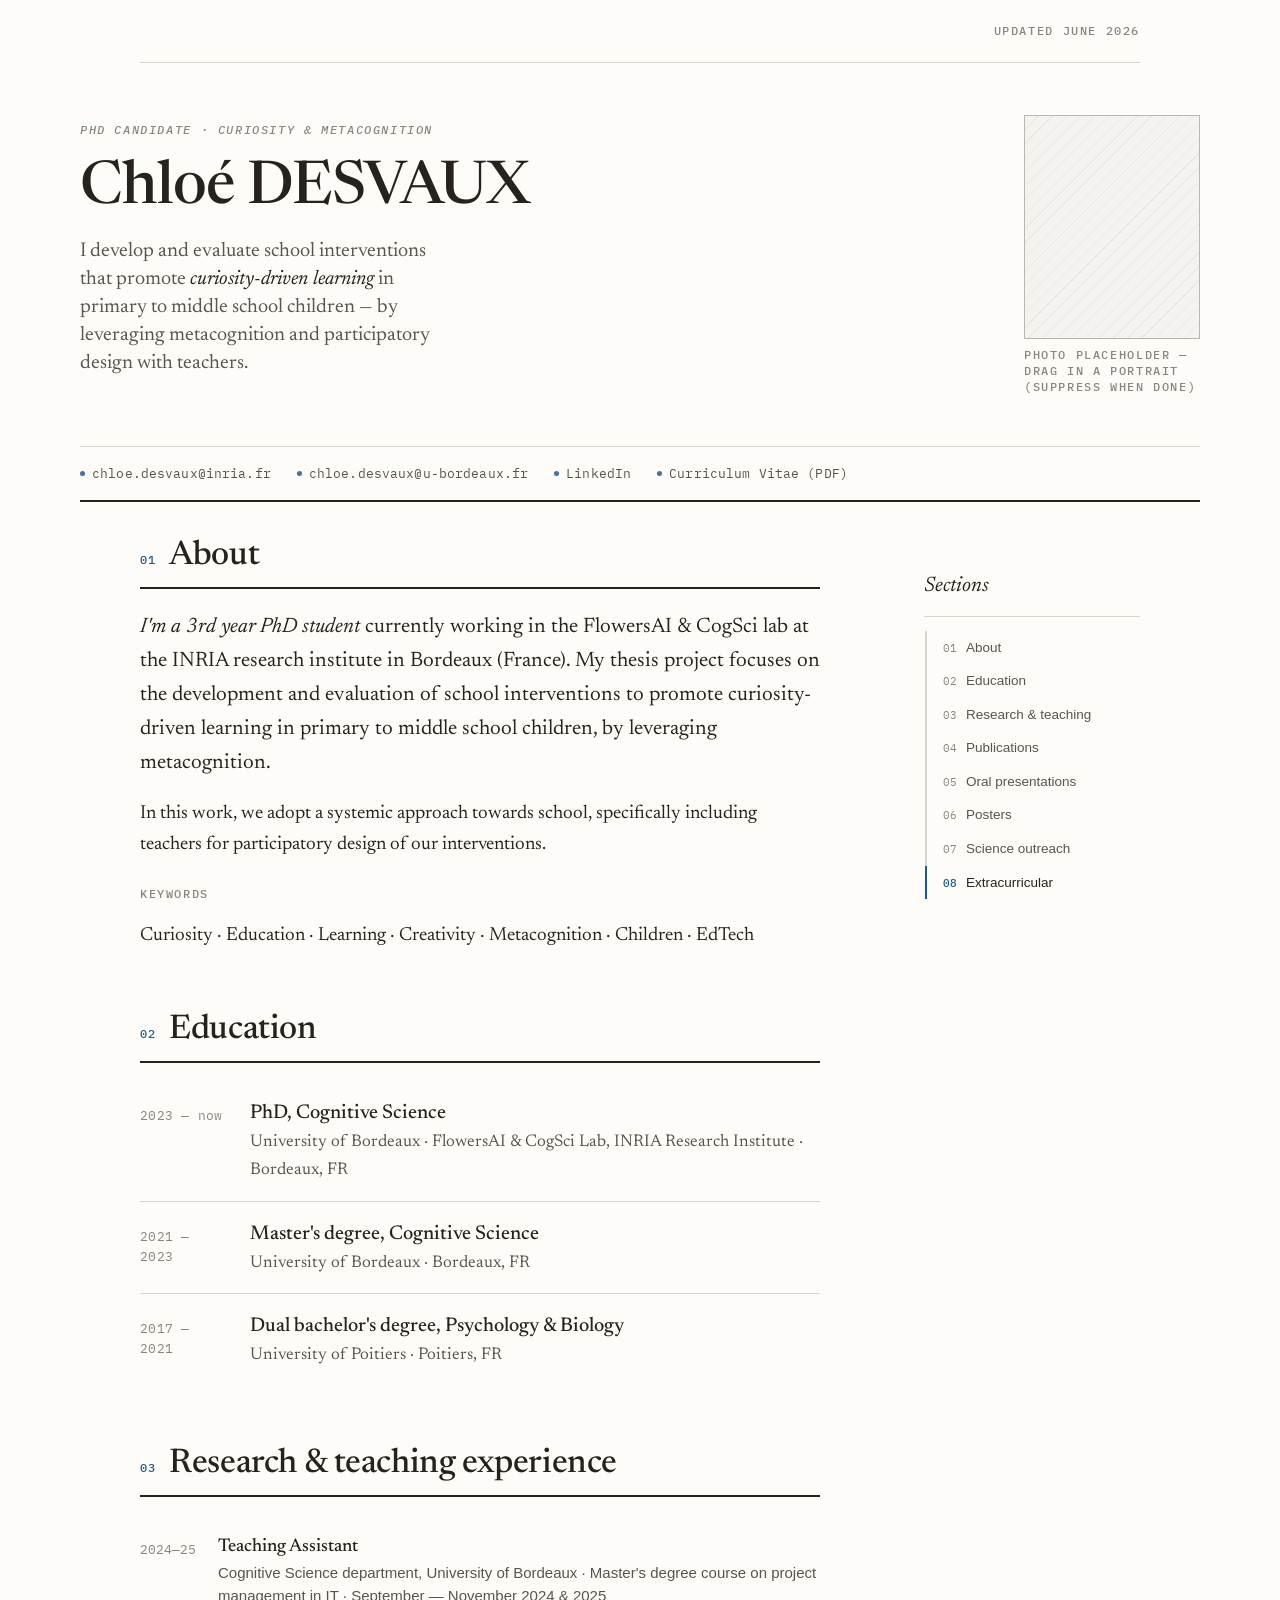
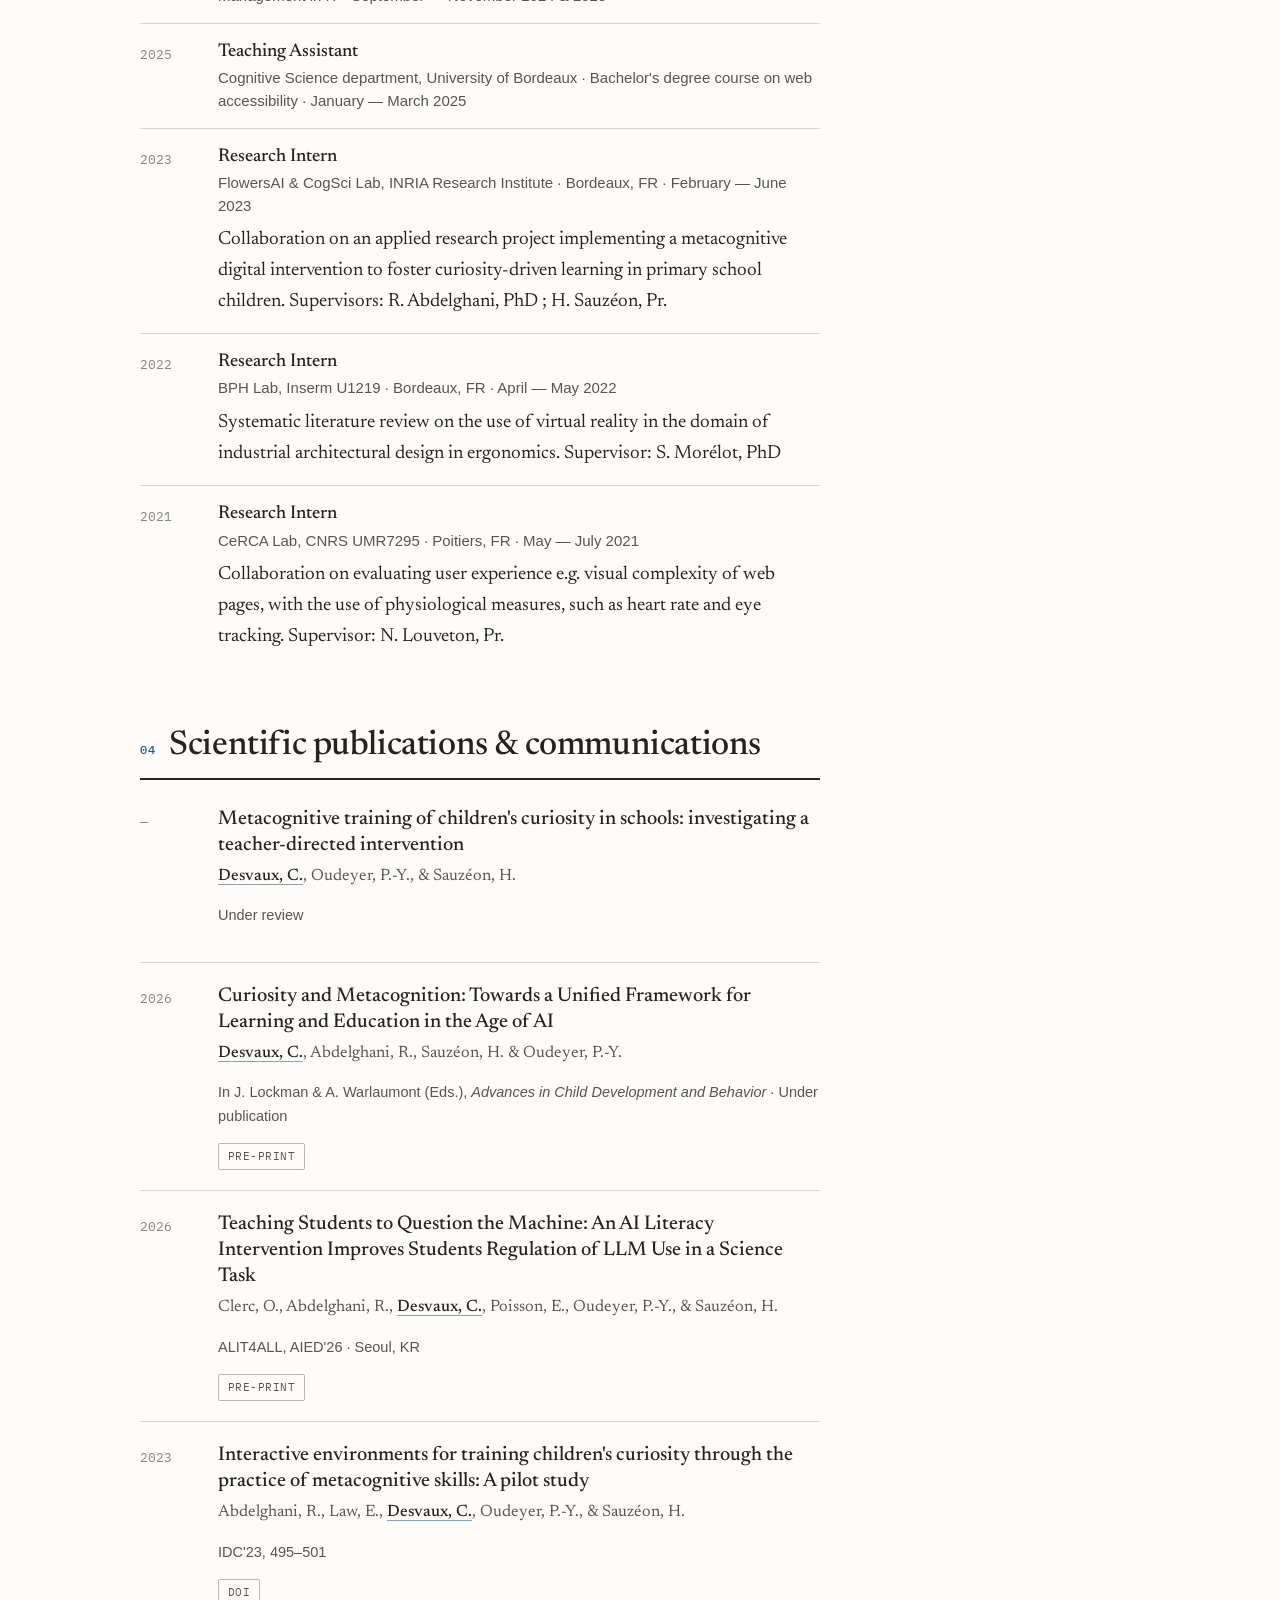
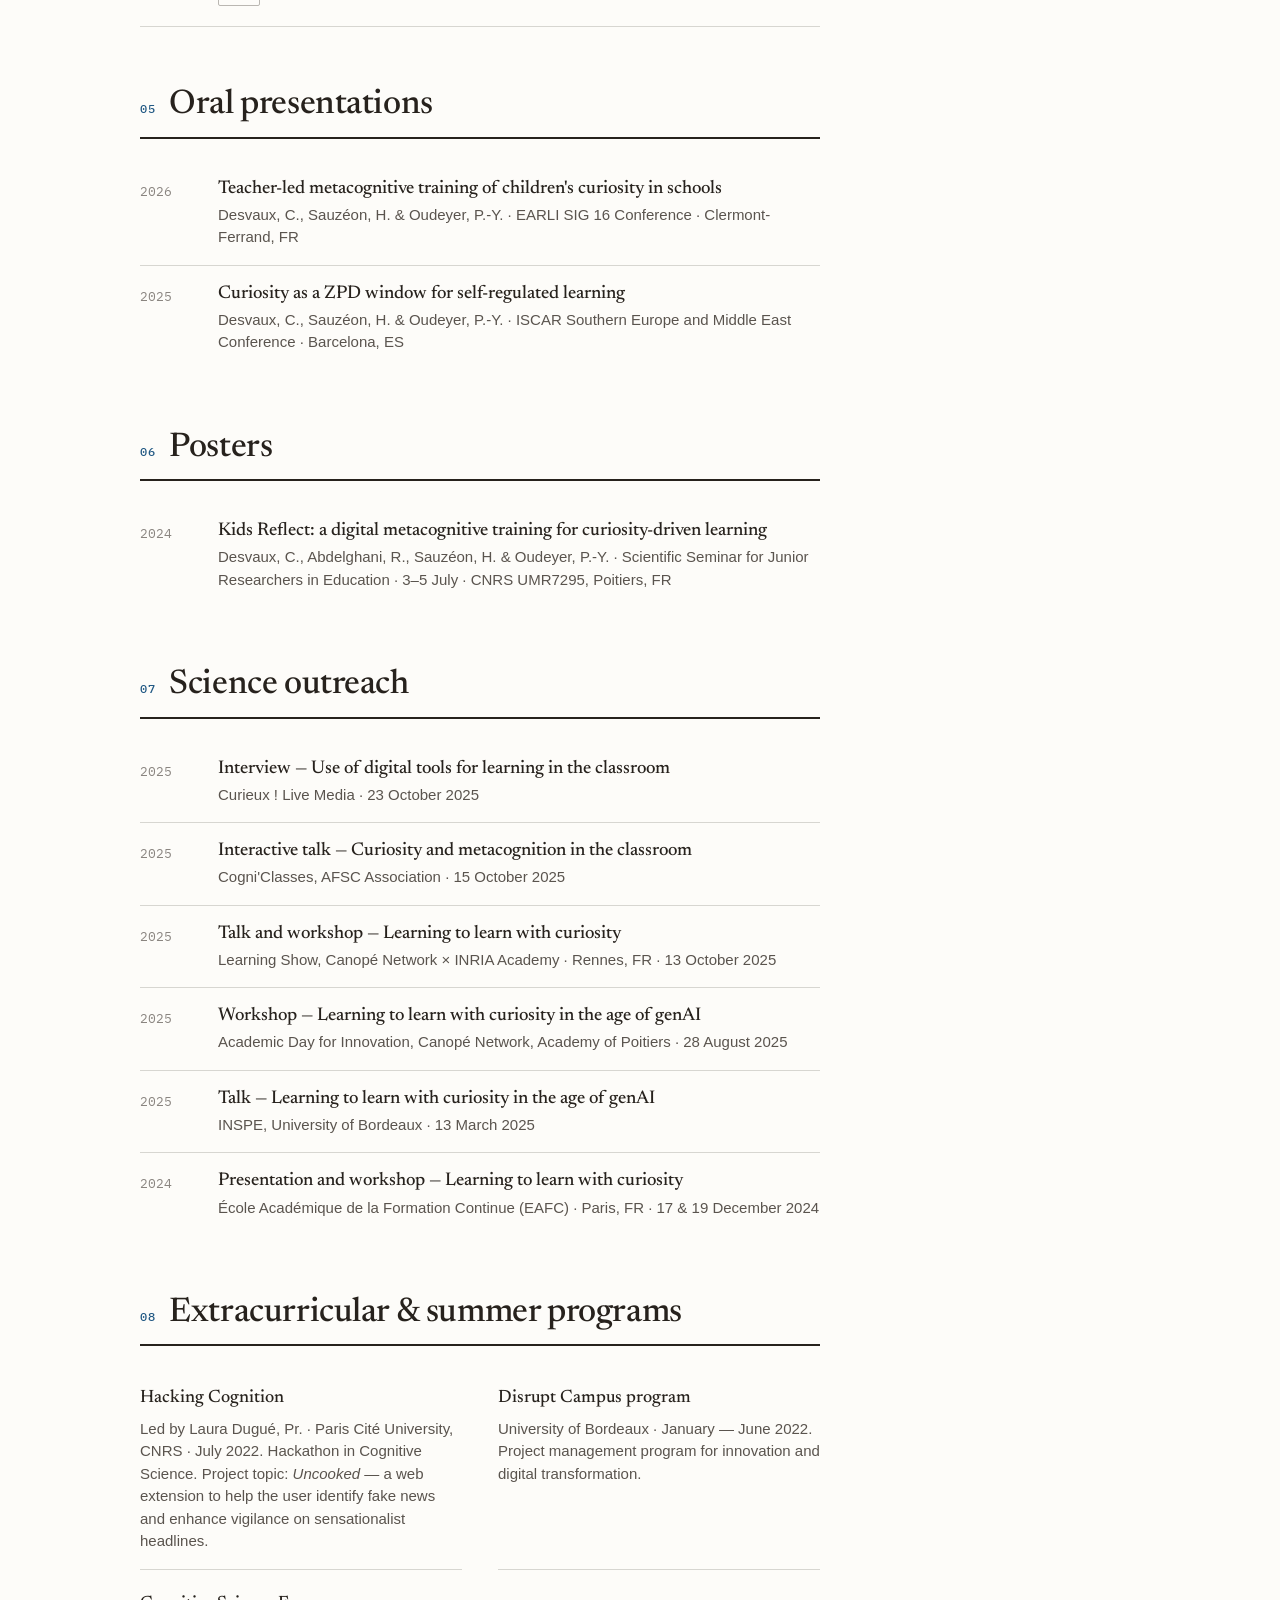
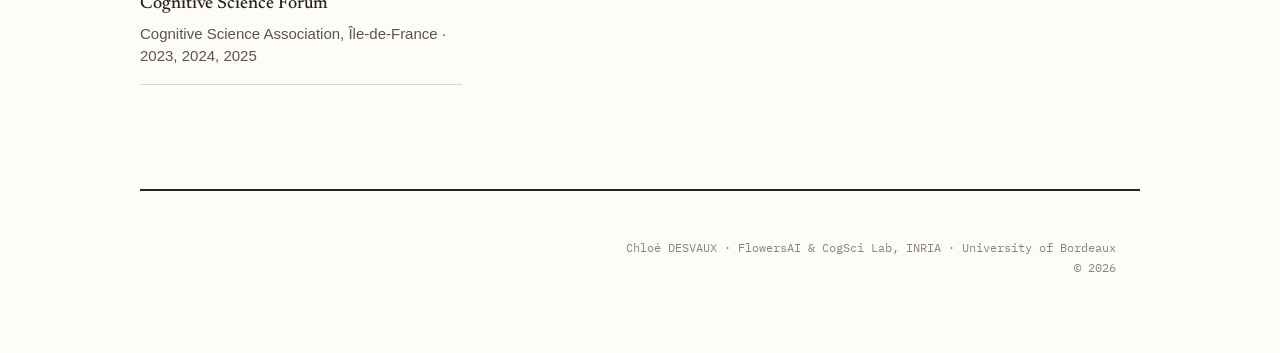
==== commit 69f63a98: "footer modif" ====
--- a/check.html
+++ b/check.html
@@ -299,8 +299,7 @@
     <footer class="colophon">
       <div class="fine">
         <p>Chloé DESVAUX · FlowersAI &amp; CogSci Lab, INRIA · University of Bordeaux
-        <span>Nationality: Mauritian · Residence: France · Set in Newsreader &amp; IBM Plex Mono</span>
-        © 2026</p>
+        <span>© 2026</span></p>
       </div>
     </footer>
   </div>
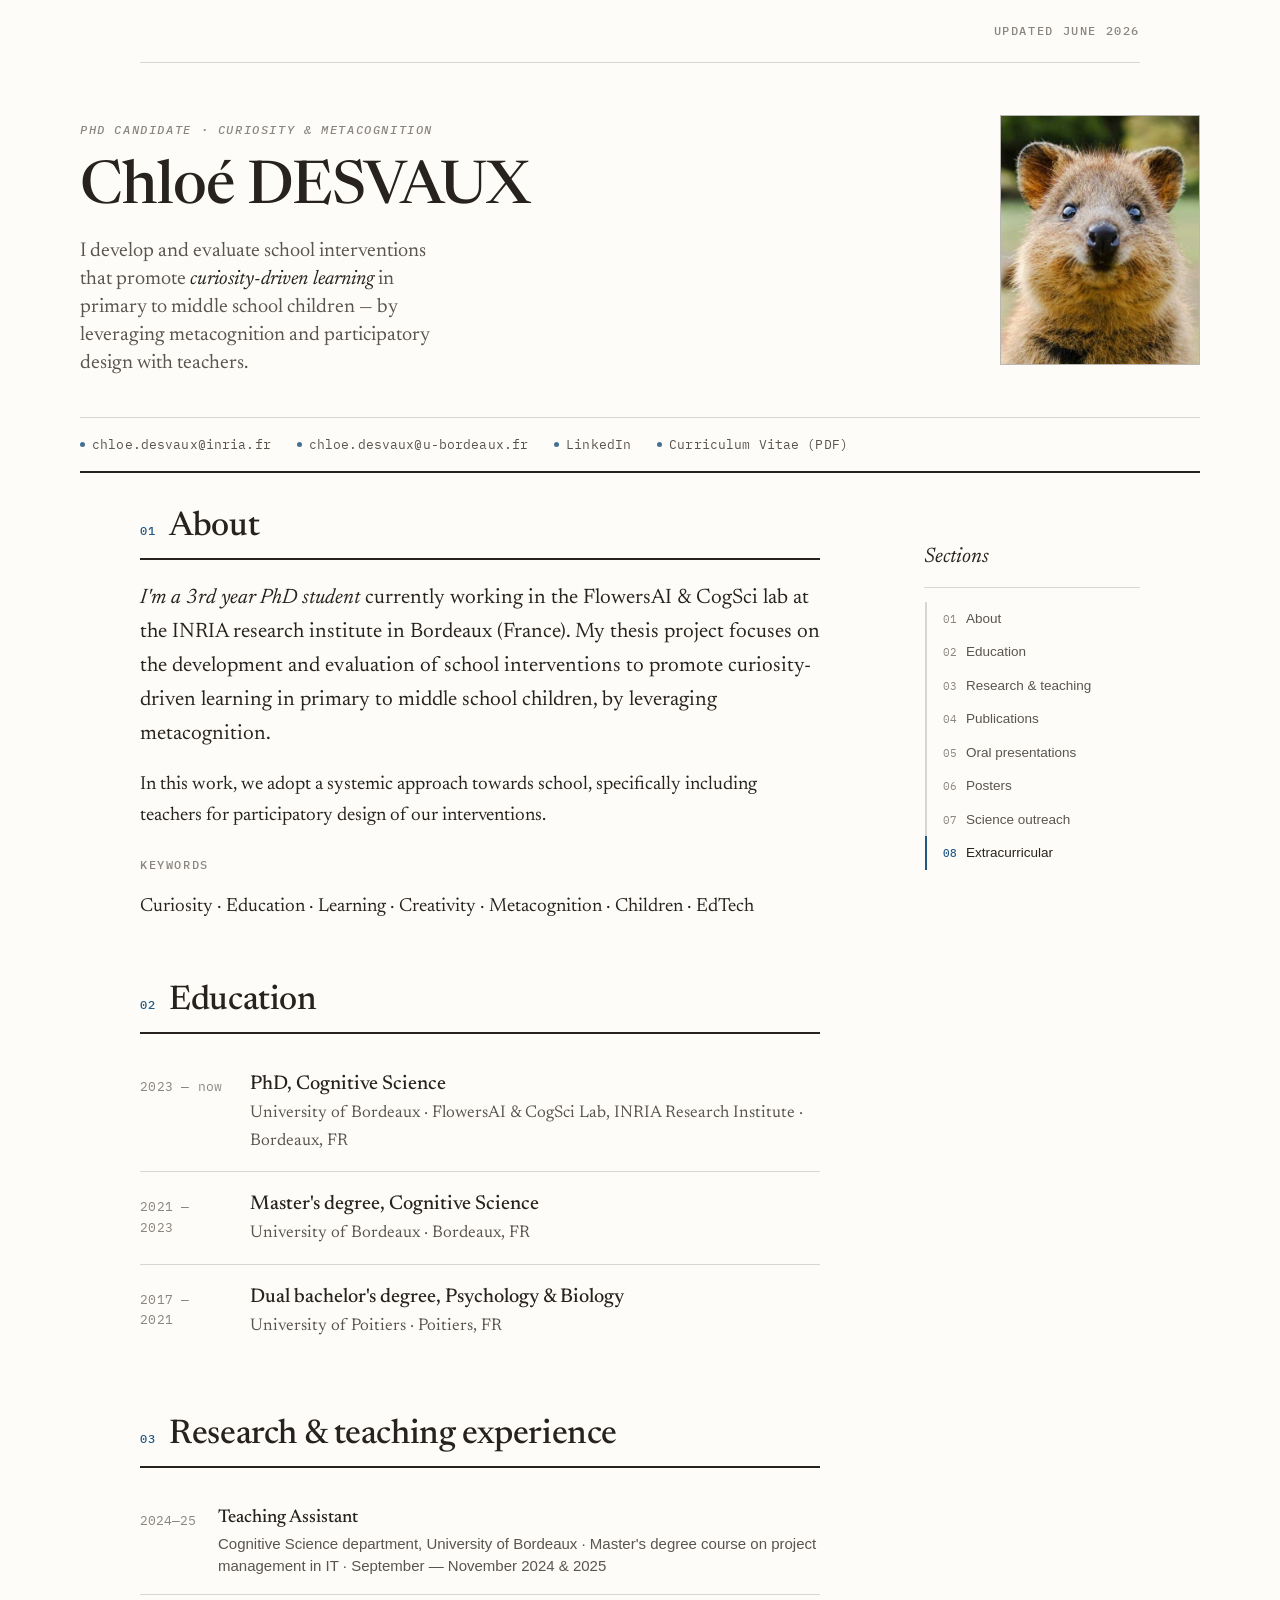
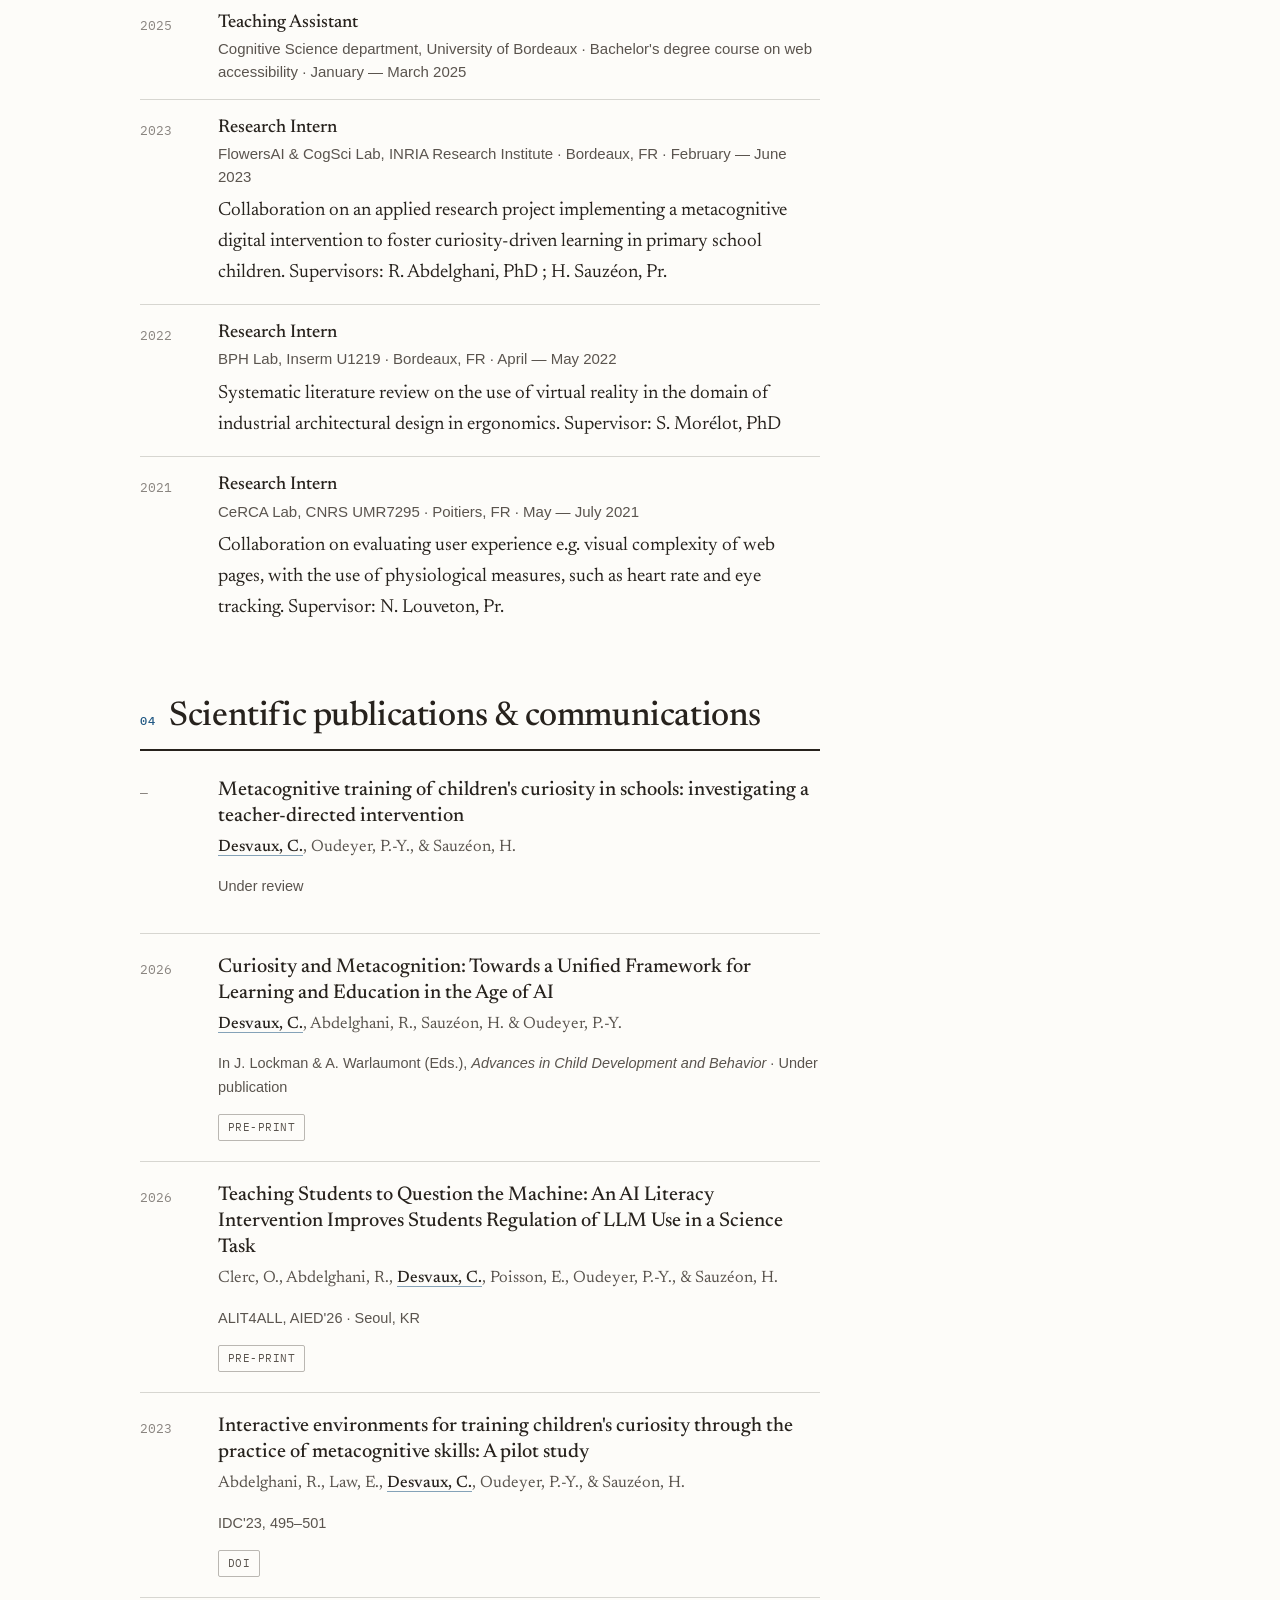
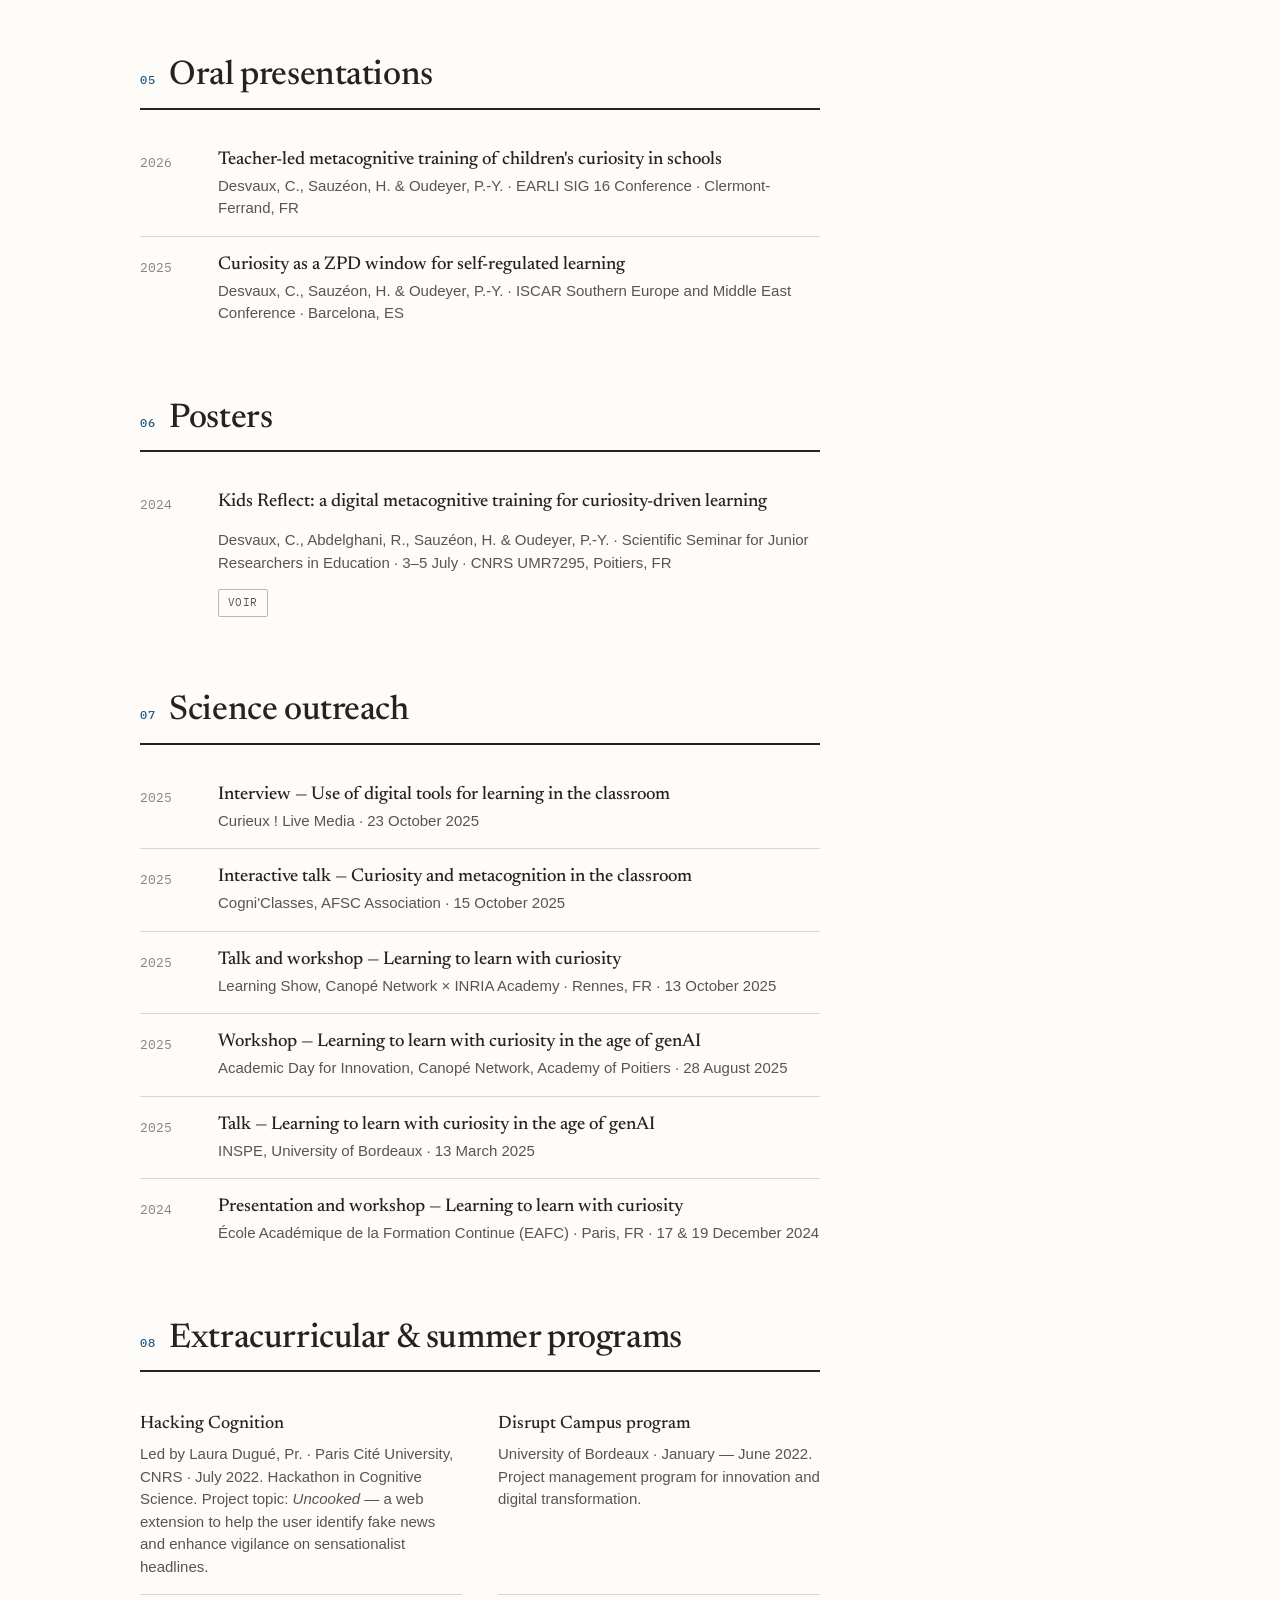
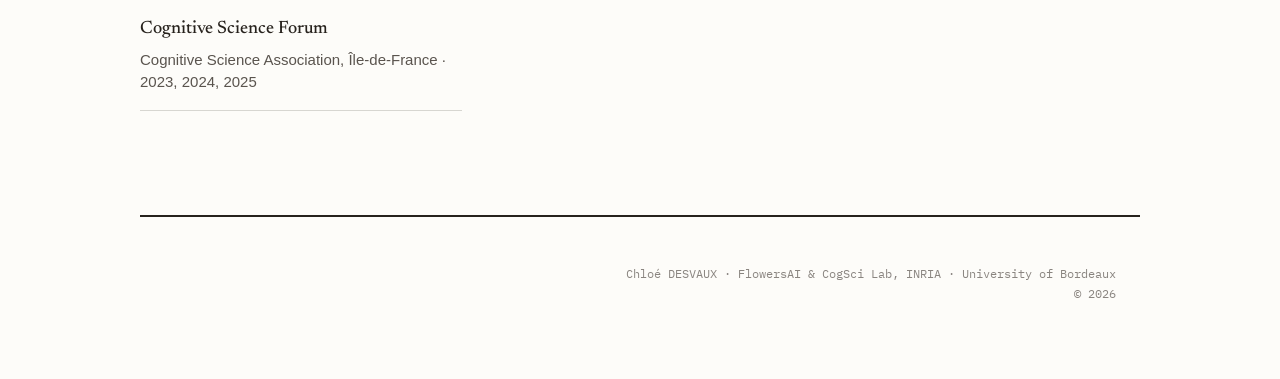
==== commit b798632e: "css modification + JS feature modale PDF + Implementing link paths" ====
--- a/check.html
+++ b/check.html
@@ -13,6 +13,7 @@
   <script src="asset/js/meta-row.js" defer></script>
   <script src="asset/js/scrollspy.js" defer></script>
   <script src="asset/js/toc-mobile.js" defer></script>
+  <script src="asset/js/pdf-modal.js" defer></script>
 </head>
 
 <body data-justify="off">
@@ -31,8 +32,7 @@
         <p class="role">I develop and evaluate school interventions that promote <span style="font-style: italic; color: var(--ink)">curiosity-driven learning</span> in primary to middle school children — by leveraging metacognition and participatory design with teachers.</p>
       </div>
       <div class="img_portrait">
-        <image-slot id="portrait" class="portrait" shape="rounded" radius="3" placeholder="Drop a portrait"></image-slot>
-        <p class="eyebrow portrait-cap">Photo placeholder — drag in a portrait (suppress when done)</p>
+        <img id="portrait" class="portrait" shape="rounded" radius="3" placeholder="Portrait de Chloé Desvaux" src="./asset/img/coca2.png"></img>
       </div>
     </div>
 
@@ -40,7 +40,7 @@
       <a href="mailto:chloe.desvaux@inria.fr">chloe.desvaux@inria.fr</a>
       <a href="mailto:chloe.desvaux@u-bordeaux.fr">chloe.desvaux@u-bordeaux.fr</a>
       <a href="https://www.linkedin.com/in/chlo%C3%A9-desvaux-535409224/" target="_blank">LinkedIn</a>
-      <a href="#" target="_blank">Curriculum&nbsp;Vitae&nbsp;(PDF)</a>
+      <a href="./asset/pdf/desvaux_cv.pdf" class="pdf-link" target="_blank">Curriculum&nbsp;Vitae&nbsp;(PDF)</a>
     </div>
   </section>
 
@@ -147,7 +147,7 @@
                 <p class="pub-title">Curiosity and Metacognition: Towards a Unified Framework for Learning and Education in the Age of AI</p>
                 <p class="pub-authors"><span class="me">Desvaux, C.</span>, Abdelghani, R., Sauzéon, H. &amp; Oudeyer, P.-Y.</p>
                 <p class="pub-venue">In J. Lockman &amp; A. Warlaumont (Eds.), <span style="font-style: italic">Advances in Child Development and Behavior</span> · Under publication</p>
-                <div class="pub-links"><a href="https://arxiv.org/pdf/2604.25648" target="_blank">Pre-print</a></div>
+                <div class="pub-links"><a href="https://arxiv.org/pdf/2604.25648" class="pdf-link" target="_blank">Pre-print</a></div>
               </div>
             </li>
             <li>
@@ -156,7 +156,9 @@
                 <p class="pub-title">Teaching Students to Question the Machine: An AI Literacy Intervention Improves Students Regulation of LLM Use in a Science Task</p>
                 <p class="pub-authors">Clerc, O., Abdelghani, R., <span class="me">Desvaux, C.</span>, Poisson, E., Oudeyer, P.-Y., &amp; Sauzéon, H.</p>
                 <p class="pub-venue">ALIT4ALL, AIED'26 · Seoul, KR</p>
-                <div class="pub-links"><a href="https://arxiv.org/pdf/2604.01955" target="_blank">Pre-print</a></div>
+                <div class="pub-links">
+                  <a href="https://arxiv.org/pdf/2604.01955" class="pdf-link" target="_blank">Pre-print</a>
+                </div>
               </div>
             </li>
             <li>
@@ -165,7 +167,9 @@
                 <p class="pub-title">Interactive environments for training children's curiosity through the practice of metacognitive skills: A pilot study</p>
                 <p class="pub-authors">Abdelghani, R., Law, E., <span class="me">Desvaux, C.</span>, Oudeyer, P.-Y., &amp; Sauzéon, H.</p>
                 <p class="pub-venue">IDC'23, 495–501</p>
-                <div class="pub-links"><a href="https://doi.org/10.1145/3585088.3593880" target="_blank">DOI</a></div>
+                <div class="pub-links">
+                  <a href="https://doi.org/10.1145/3585088.3593880" target="_blank">DOI</a>
+                </div>
               </div>
             </li>
           </ol>
@@ -198,7 +202,12 @@
               <div class="e-year">2024</div>
               <div class="e-main">
                 <div class="e-title">Kids Reflect: a digital metacognitive training for curiosity-driven learning</div>
-                <div class="e-sub"><span class="me">Desvaux, C.</span>, Abdelghani, R., Sauzéon, H. &amp; Oudeyer, P.-Y. · Scientific Seminar for Junior Researchers in Education · 3–5 July · CNRS UMR7295, Poitiers, FR</div>
+                <div class="e-sub">
+                  <p><span class="me">Desvaux, C.</span>, Abdelghani, R., Sauzéon, H. &amp; Oudeyer, P.-Y. · Scientific Seminar for Junior Researchers in Education · 3–5 July · CNRS UMR7295, Poitiers, FR</p>
+                </div>
+                <div class="pub-links">
+                  <a href="./asset/pdf/desvaux_poster.pdf" class="pdf-link" target="_blank">Voir</a>
+                </div>
               </div>
             </li>
           </ul>
@@ -304,5 +313,17 @@
     </footer>
   </div>
 
+  <!-- poster modale -->
+  <div class="pdf-modal" id="pdfModal">
+    <div class="pdf-modal-content">
+      <button class="pdf-modal-close" id="pdfModalClose">×</button>
+
+      <iframe 
+        id="pdfFrame" 
+        src="" 
+        title="PDF Viewer"
+      ></iframe>
+    </div>
+  </div>
 </body>
 </html>
--- a/asset/style/main.css
+++ b/asset/style/main.css
@@ -35,6 +35,51 @@
   hyphens: auto;
 }
 
+/* modale poster */
+.pdf-modal {
+  position: fixed;
+  inset: 0;
+  background: rgba(0, 0, 0, 0.75);
+  display: none;
+  justify-content: center;
+  align-items: center;
+  z-index: 9999;
+}
+
+.pdf-modal.active {
+  display: flex;
+}
+
+.pdf-modal-content {
+  position: relative;
+  width: 95vw;
+  height: 95vh;
+  background: white;
+  border-radius: 8px;
+  overflow: hidden;
+}
+
+.pdf-modal-content iframe {
+  width: 100%;
+  height: 100%;
+  border: none;
+}
+
+.pdf-modal-close {
+  position: absolute;
+  top: 10px;
+  right: 14px;
+  z-index: 2;
+  border: none;
+  background: #111;
+  color: white;
+  font-size: 2rem;
+  line-height: 1;
+  cursor: pointer;
+  padding: 0.2rem 0.6rem;
+  border-radius: 4px;
+}
+
 a { color: var(--accent); text-decoration: none; }
 .prose a { text-decoration: underline; text-underline-offset: 2px; text-decoration-thickness: 0.5px; text-decoration-color: color-mix(in oklch, var(--accent) 45%, transparent); }
 a:hover { text-decoration: underline; text-underline-offset: 2px; text-decoration-thickness: 0.5px; }
@@ -76,8 +121,21 @@
 
 .img_portrait {
   display: flex;
+  width: 200px;
+  height: 250px;
   flex-direction: column;
   align-items: center;
+
+  .portrait {
+  width: 100%;
+  height: 100%;
+  display: block;  
+  object-fit: cover;
+  object-position: center;
+  border: 1px solid var(--rule-strong);
+  background-color: oklch(0.965 0.004 95);
+  background-image: repeating-linear-gradient(135deg, transparent 0 9px, oklch(0.93 0.005 90) 9px 10px);
+}
 }
 
 h1.name {
@@ -106,15 +164,7 @@
   max-width: 34ch;
   font-weight: 400;
 }
-.portrait {
-  width: clamp(132px, 17vw, 176px);
-  height: clamp(168px, 22vw, 224px);
-  display: block;
-  filter: grayscale(0.12);
-  border: 1px solid var(--rule-strong);
-  background-color: oklch(0.965 0.004 95);
-  background-image: repeating-linear-gradient(135deg, transparent 0 9px, oklch(0.93 0.005 90) 9px 10px);
-}
+
 .portrait-cap { margin-top: 8px; max-width: 176px; line-height: 1.4; }
 
 .meta-row {
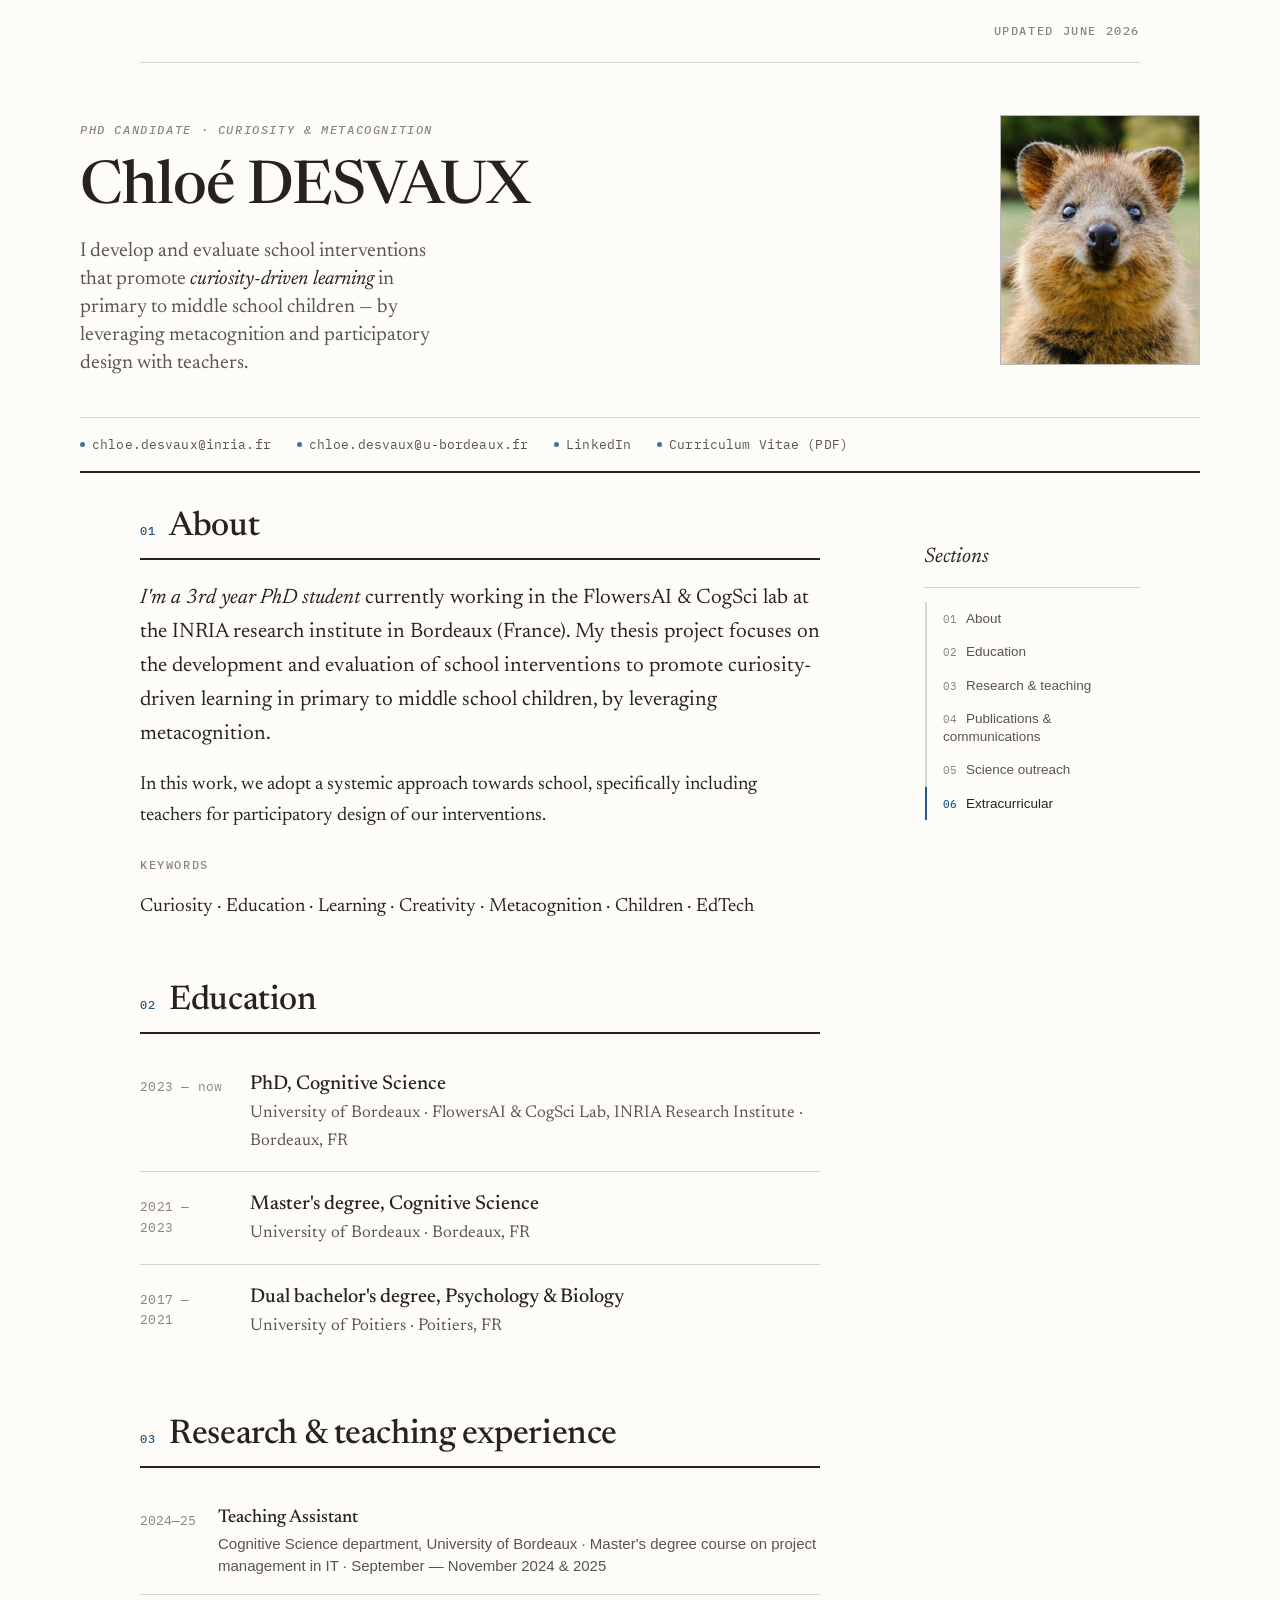
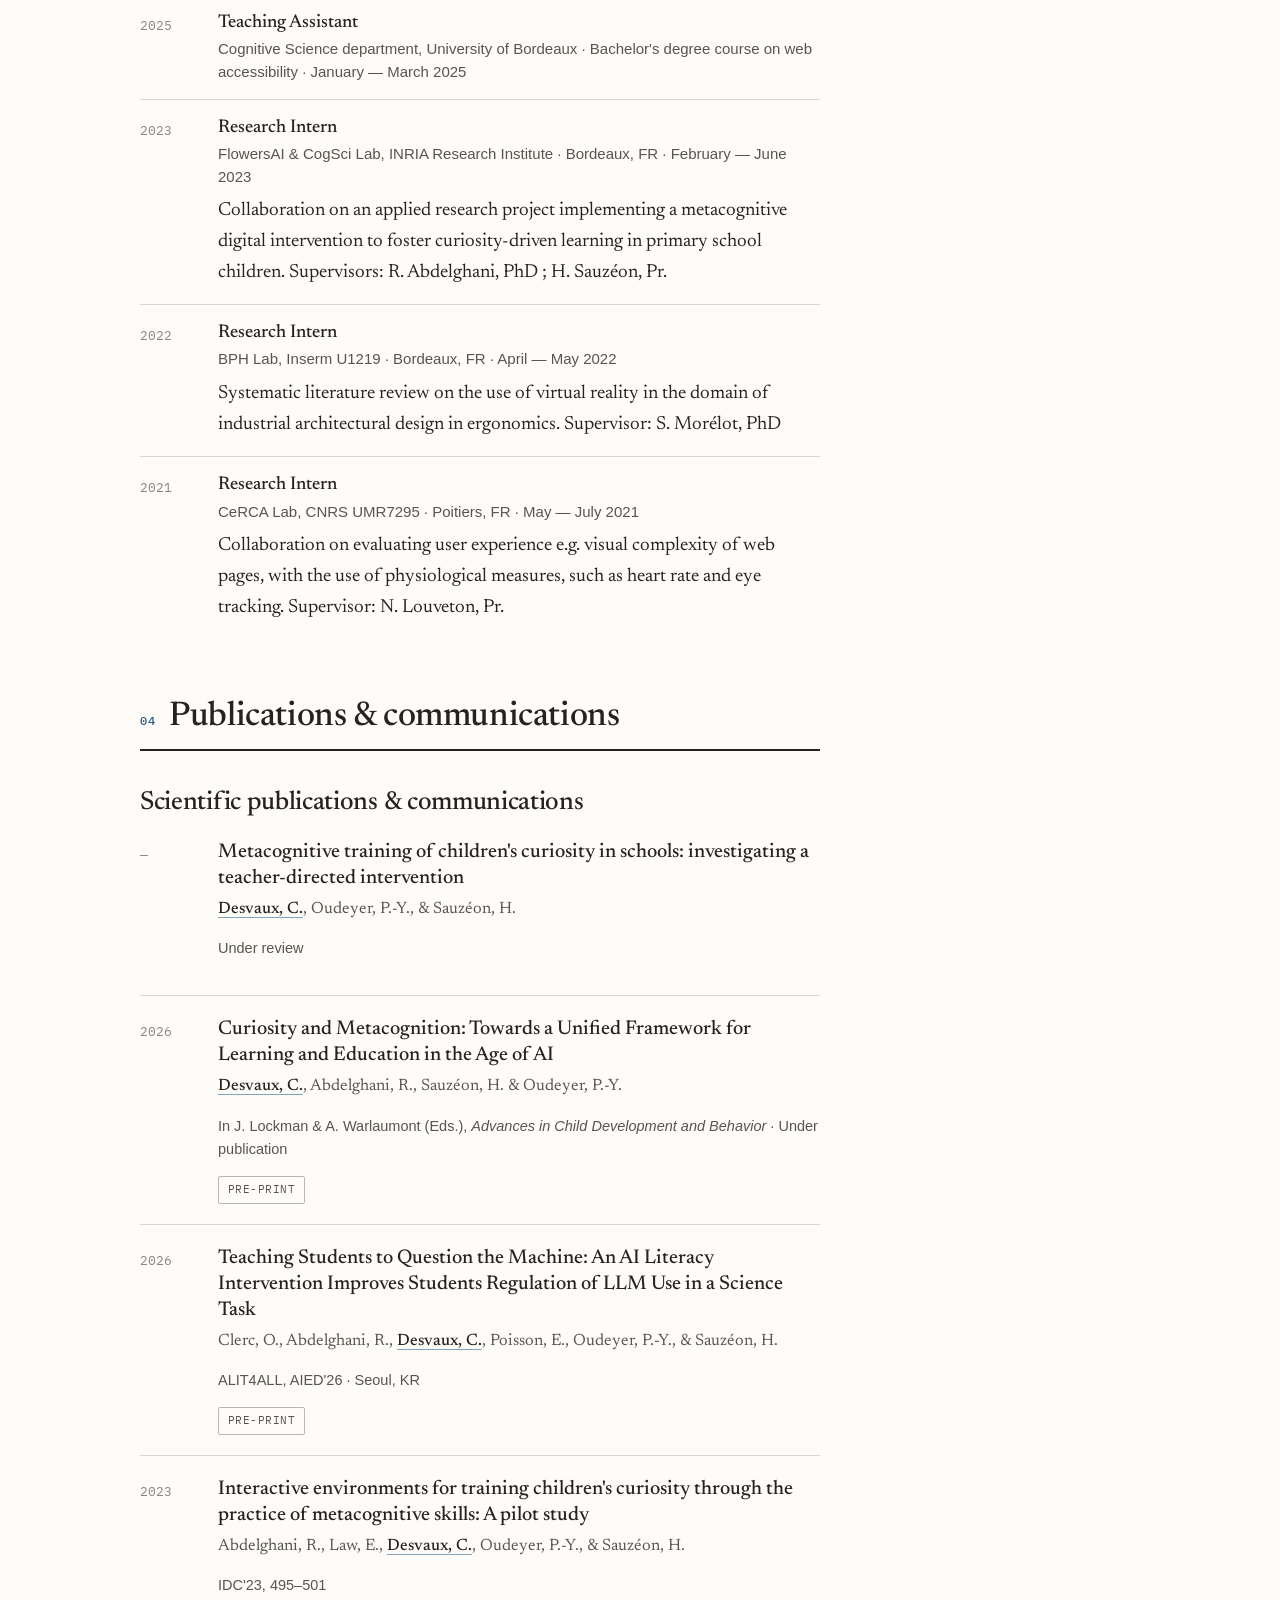
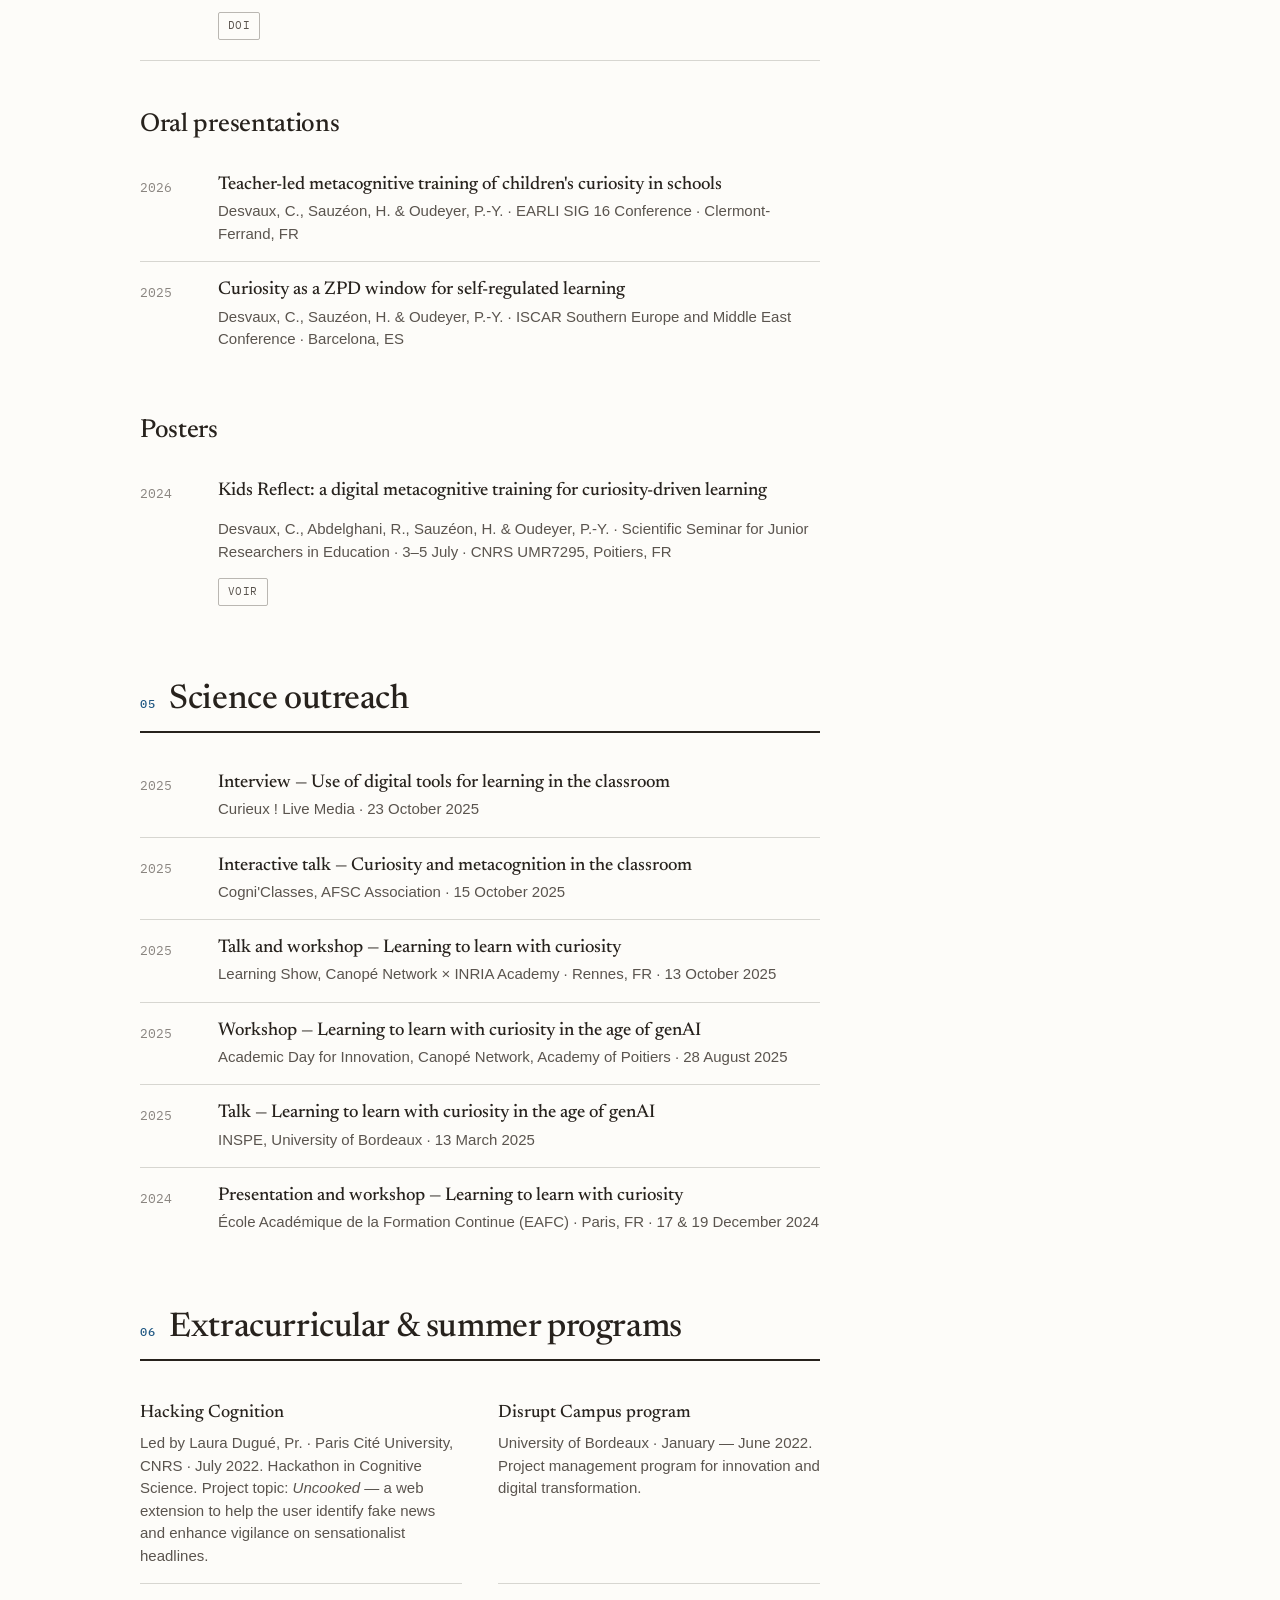
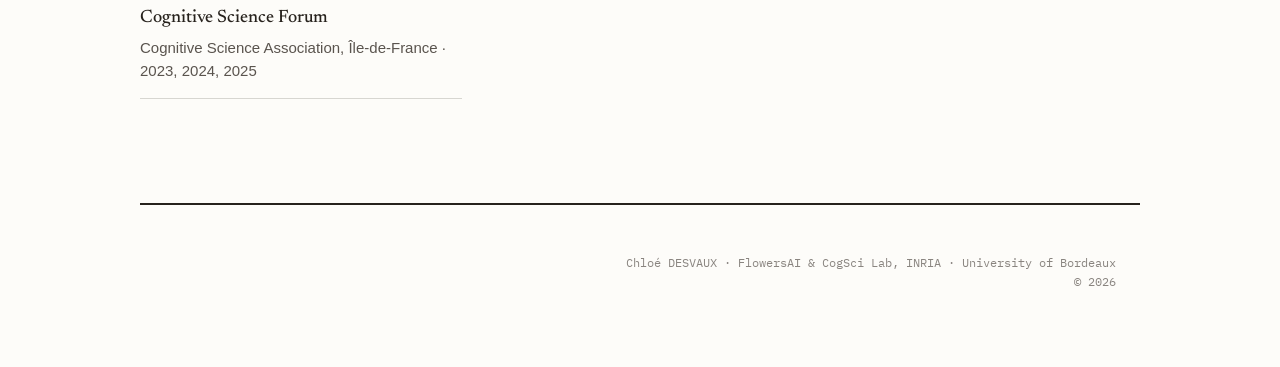
==== commit ca756285: "Merge three scientific publication sections into one with three subsections" ====
--- a/check.html
+++ b/check.html
@@ -131,90 +131,94 @@
         </section>
 
         <section class="block" id="publications">
-          <div class="block-head"><span class="num">04</span><h2>Scientific publications &amp; communications</h2></div>
-          <ol class="pubs">
-            <li>
-              <div class="pub-year">—</div>
-              <div class="pub-main">
-                <p class="pub-title">Metacognitive training of children's curiosity in schools: investigating a teacher-directed intervention</p>
-                <p class="pub-authors"><span class="me">Desvaux, C.</span>, Oudeyer, P.-Y., &amp; Sauzéon, H.</p>
-                <p class="pub-venue">Under review</p>
-              </div>
-            </li>
-            <li>
-              <div class="pub-year">2026</div>
-              <div class="pub-main">
-                <p class="pub-title">Curiosity and Metacognition: Towards a Unified Framework for Learning and Education in the Age of AI</p>
-                <p class="pub-authors"><span class="me">Desvaux, C.</span>, Abdelghani, R., Sauzéon, H. &amp; Oudeyer, P.-Y.</p>
-                <p class="pub-venue">In J. Lockman &amp; A. Warlaumont (Eds.), <span style="font-style: italic">Advances in Child Development and Behavior</span> · Under publication</p>
-                <div class="pub-links"><a href="https://arxiv.org/pdf/2604.25648" class="pdf-link" target="_blank">Pre-print</a></div>
-              </div>
-            </li>
-            <li>
-              <div class="pub-year">2026</div>
-              <div class="pub-main">
-                <p class="pub-title">Teaching Students to Question the Machine: An AI Literacy Intervention Improves Students Regulation of LLM Use in a Science Task</p>
-                <p class="pub-authors">Clerc, O., Abdelghani, R., <span class="me">Desvaux, C.</span>, Poisson, E., Oudeyer, P.-Y., &amp; Sauzéon, H.</p>
-                <p class="pub-venue">ALIT4ALL, AIED'26 · Seoul, KR</p>
-                <div class="pub-links">
-                  <a href="https://arxiv.org/pdf/2604.01955" class="pdf-link" target="_blank">Pre-print</a>
-                </div>
-              </div>
-            </li>
-            <li>
-              <div class="pub-year">2023</div>
-              <div class="pub-main">
-                <p class="pub-title">Interactive environments for training children's curiosity through the practice of metacognitive skills: A pilot study</p>
-                <p class="pub-authors">Abdelghani, R., Law, E., <span class="me">Desvaux, C.</span>, Oudeyer, P.-Y., &amp; Sauzéon, H.</p>
-                <p class="pub-venue">IDC'23, 495–501</p>
-                <div class="pub-links">
-                  <a href="https://doi.org/10.1145/3585088.3593880" target="_blank">DOI</a>
-                </div>
-              </div>
-            </li>
-          </ol>
-        </section>
-
-        <section class="block" id="talks">
-          <div class="block-head"><span class="num">05</span><h2>Oral presentations</h2></div>
-          <ul class="entries">
-            <li>
-              <div class="e-year">2026</div>
-              <div class="e-main">
-                <div class="e-title">Teacher-led metacognitive training of children's curiosity in schools</div>
-                <div class="e-sub"><span class="me">Desvaux, C.</span>, Sauzéon, H. &amp; Oudeyer, P.-Y. · EARLI SIG 16 Conference · Clermont-Ferrand, FR</div>
-              </div>
-            </li>
-            <li>
-              <div class="e-year">2025</div>
-              <div class="e-main">
-                <div class="e-title">Curiosity as a ZPD window for self-regulated learning</div>
-                <div class="e-sub"><span class="me">Desvaux, C.</span>, Sauzéon, H. &amp; Oudeyer, P.-Y. · ISCAR Southern Europe and Middle East Conference · Barcelona, ES</div>
-              </div>
-            </li>
-          </ul>
-        </section>
-
-        <section class="block" id="posters">
-          <div class="block-head"><span class="num">06</span><h2>Posters</h2></div>
-          <ul class="entries">
-            <li>
-              <div class="e-year">2024</div>
-              <div class="e-main">
-                <div class="e-title">Kids Reflect: a digital metacognitive training for curiosity-driven learning</div>
-                <div class="e-sub">
-                  <p><span class="me">Desvaux, C.</span>, Abdelghani, R., Sauzéon, H. &amp; Oudeyer, P.-Y. · Scientific Seminar for Junior Researchers in Education · 3–5 July · CNRS UMR7295, Poitiers, FR</p>
-                </div>
-                <div class="pub-links">
-                  <a href="./asset/pdf/desvaux_poster.pdf" class="pdf-link" target="_blank">Voir</a>
-                </div>
-              </div>
-            </li>
-          </ul>
+          <div class="block-head"><span class="num">04</span><h2>Publications &amp; communications</h2></div>
+
+          <div class="block-sub">
+            <h3>Scientific publications &amp; communications</h3>
+            <ol class="pubs">
+              <li>
+                <div class="pub-year">—</div>
+                <div class="pub-main">
+                  <p class="pub-title">Metacognitive training of children's curiosity in schools: investigating a teacher-directed intervention</p>
+                  <p class="pub-authors"><span class="me">Desvaux, C.</span>, Oudeyer, P.-Y., &amp; Sauzéon, H.</p>
+                  <p class="pub-venue">Under review</p>
+                </div>
+              </li>
+              <li>
+                <div class="pub-year">2026</div>
+                <div class="pub-main">
+                  <p class="pub-title">Curiosity and Metacognition: Towards a Unified Framework for Learning and Education in the Age of AI</p>
+                  <p class="pub-authors"><span class="me">Desvaux, C.</span>, Abdelghani, R., Sauzéon, H. &amp; Oudeyer, P.-Y.</p>
+                  <p class="pub-venue">In J. Lockman &amp; A. Warlaumont (Eds.), <span style="font-style: italic">Advances in Child Development and Behavior</span> · Under publication</p>
+                  <div class="pub-links"><a href="https://arxiv.org/pdf/2604.25648" class="pdf-link" target="_blank">Pre-print</a></div>
+                </div>
+              </li>
+              <li>
+                <div class="pub-year">2026</div>
+                <div class="pub-main">
+                  <p class="pub-title">Teaching Students to Question the Machine: An AI Literacy Intervention Improves Students Regulation of LLM Use in a Science Task</p>
+                  <p class="pub-authors">Clerc, O., Abdelghani, R., <span class="me">Desvaux, C.</span>, Poisson, E., Oudeyer, P.-Y., &amp; Sauzéon, H.</p>
+                  <p class="pub-venue">ALIT4ALL, AIED'26 · Seoul, KR</p>
+                  <div class="pub-links">
+                    <a href="https://arxiv.org/pdf/2604.01955" class="pdf-link" target="_blank">Pre-print</a>
+                  </div>
+                </div>
+              </li>
+              <li>
+                <div class="pub-year">2023</div>
+                <div class="pub-main">
+                  <p class="pub-title">Interactive environments for training children's curiosity through the practice of metacognitive skills: A pilot study</p>
+                  <p class="pub-authors">Abdelghani, R., Law, E., <span class="me">Desvaux, C.</span>, Oudeyer, P.-Y., &amp; Sauzéon, H.</p>
+                  <p class="pub-venue">IDC'23, 495–501</p>
+                  <div class="pub-links">
+                    <a href="https://doi.org/10.1145/3585088.3593880" target="_blank">DOI</a>
+                  </div>
+                </div>
+              </li>
+            </ol>
+          </div>
+
+          <div class="block-sub">
+            <h3>Oral presentations</h3>
+            <ul class="entries">
+              <li>
+                <div class="e-year">2026</div>
+                <div class="e-main">
+                  <div class="e-title">Teacher-led metacognitive training of children's curiosity in schools</div>
+                  <div class="e-sub"><span class="me">Desvaux, C.</span>, Sauzéon, H. &amp; Oudeyer, P.-Y. · EARLI SIG 16 Conference · Clermont-Ferrand, FR</div>
+                </div>
+              </li>
+              <li>
+                <div class="e-year">2025</div>
+                <div class="e-main">
+                  <div class="e-title">Curiosity as a ZPD window for self-regulated learning</div>
+                  <div class="e-sub"><span class="me">Desvaux, C.</span>, Sauzéon, H. &amp; Oudeyer, P.-Y. · ISCAR Southern Europe and Middle East Conference · Barcelona, ES</div>
+                </div>
+              </li>
+            </ul>
+          </div>
+
+          <div class="block-sub">
+            <h3>Posters</h3>
+            <ul class="entries">
+              <li>
+                <div class="e-year">2024</div>
+                <div class="e-main">
+                  <div class="e-title">Kids Reflect: a digital metacognitive training for curiosity-driven learning</div>
+                  <div class="e-sub">
+                    <p><span class="me">Desvaux, C.</span>, Abdelghani, R., Sauzéon, H. &amp; Oudeyer, P.-Y. · Scientific Seminar for Junior Researchers in Education · 3–5 July · CNRS UMR7295, Poitiers, FR</p>
+                  </div>
+                  <div class="pub-links">
+                    <a href="./asset/pdf/desvaux_poster.pdf" class="pdf-link" target="_blank">Voir</a>
+                  </div>
+                </div>
+              </li>
+            </ul>
+          </div>
         </section>
 
         <section class="block" id="outreach">
-          <div class="block-head"><span class="num">07</span><h2>Science outreach</h2></div>
+          <div class="block-head"><span class="num">05</span><h2>Science outreach</h2></div>
           <ul class="entries">
             <li>
               <div class="e-year">2025</div>
@@ -262,7 +266,7 @@
         </section>
 
         <section class="block" id="beyond">
-          <div class="block-head"><span class="num">08</span><h2>Extracurricular &amp; summer programs</h2></div>
+          <div class="block-head"><span class="num">06</span><h2>Extracurricular &amp; summer programs</h2></div>
           <div class="beyond">
             <div class="by-item">
               <h3>Hacking Cognition</h3>
@@ -292,11 +296,9 @@
             <a href="#about"><span class="n">01</span>About</a>
             <a href="#background"><span class="n">02</span>Education</a>
             <a href="#experience"><span class="n">03</span>Research &amp; teaching</a>
-            <a href="#publications"><span class="n">04</span>Publications</a>
-            <a href="#talks"><span class="n">05</span>Oral presentations</a>
-            <a href="#posters"><span class="n">06</span>Posters</a>
-            <a href="#outreach"><span class="n">07</span>Science outreach</a>
-            <a href="#beyond"><span class="n">08</span>Extracurricular</a>
+            <a href="#publications"><span class="n">04</span>Publications &amp; communications</a>
+            <a href="#outreach"><span class="n">05</span>Science outreach</a>
+            <a href="#beyond"><span class="n">06</span>Extracurricular</a>
           </nav>
         </div>
       </aside>
--- a/asset/style/main.css
+++ b/asset/style/main.css
@@ -306,6 +306,16 @@
   font-size: clamp(26px, 3.4vw, 34px);
   letter-spacing: -0.012em;
   line-height: 1.1; margin: 0;
+}
+.block-sub + .block-sub { margin-top: 48px; }
+.block-head + .block-sub { margin-top: 36px; }
+.block-sub h3 {
+  font-family: var(--serif);
+  font-weight: 500;
+  font-size: clamp(22px, 2.6vw, 26px);
+  letter-spacing: -0.012em;
+  line-height: 1.25;
+  margin: 0 0 16px;
 }
 
 .prose p { margin: 0 0 18px; }
